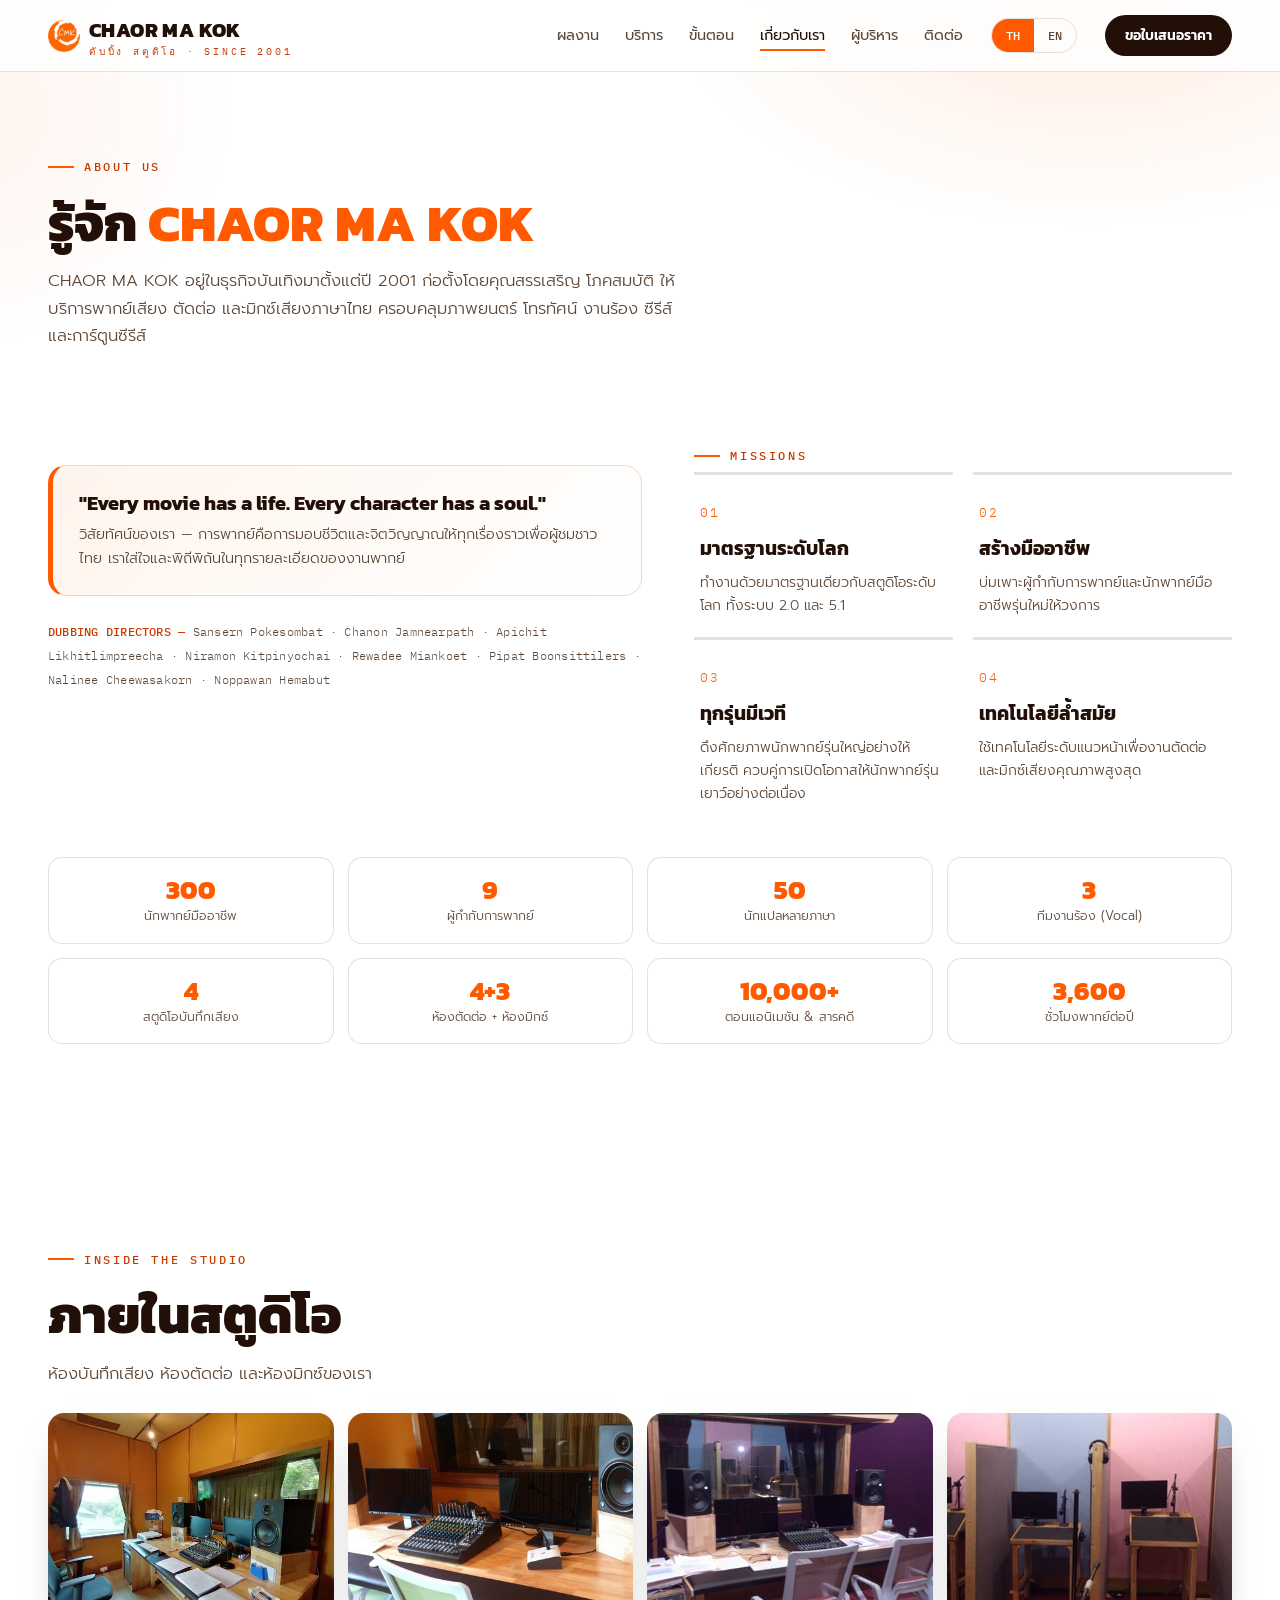
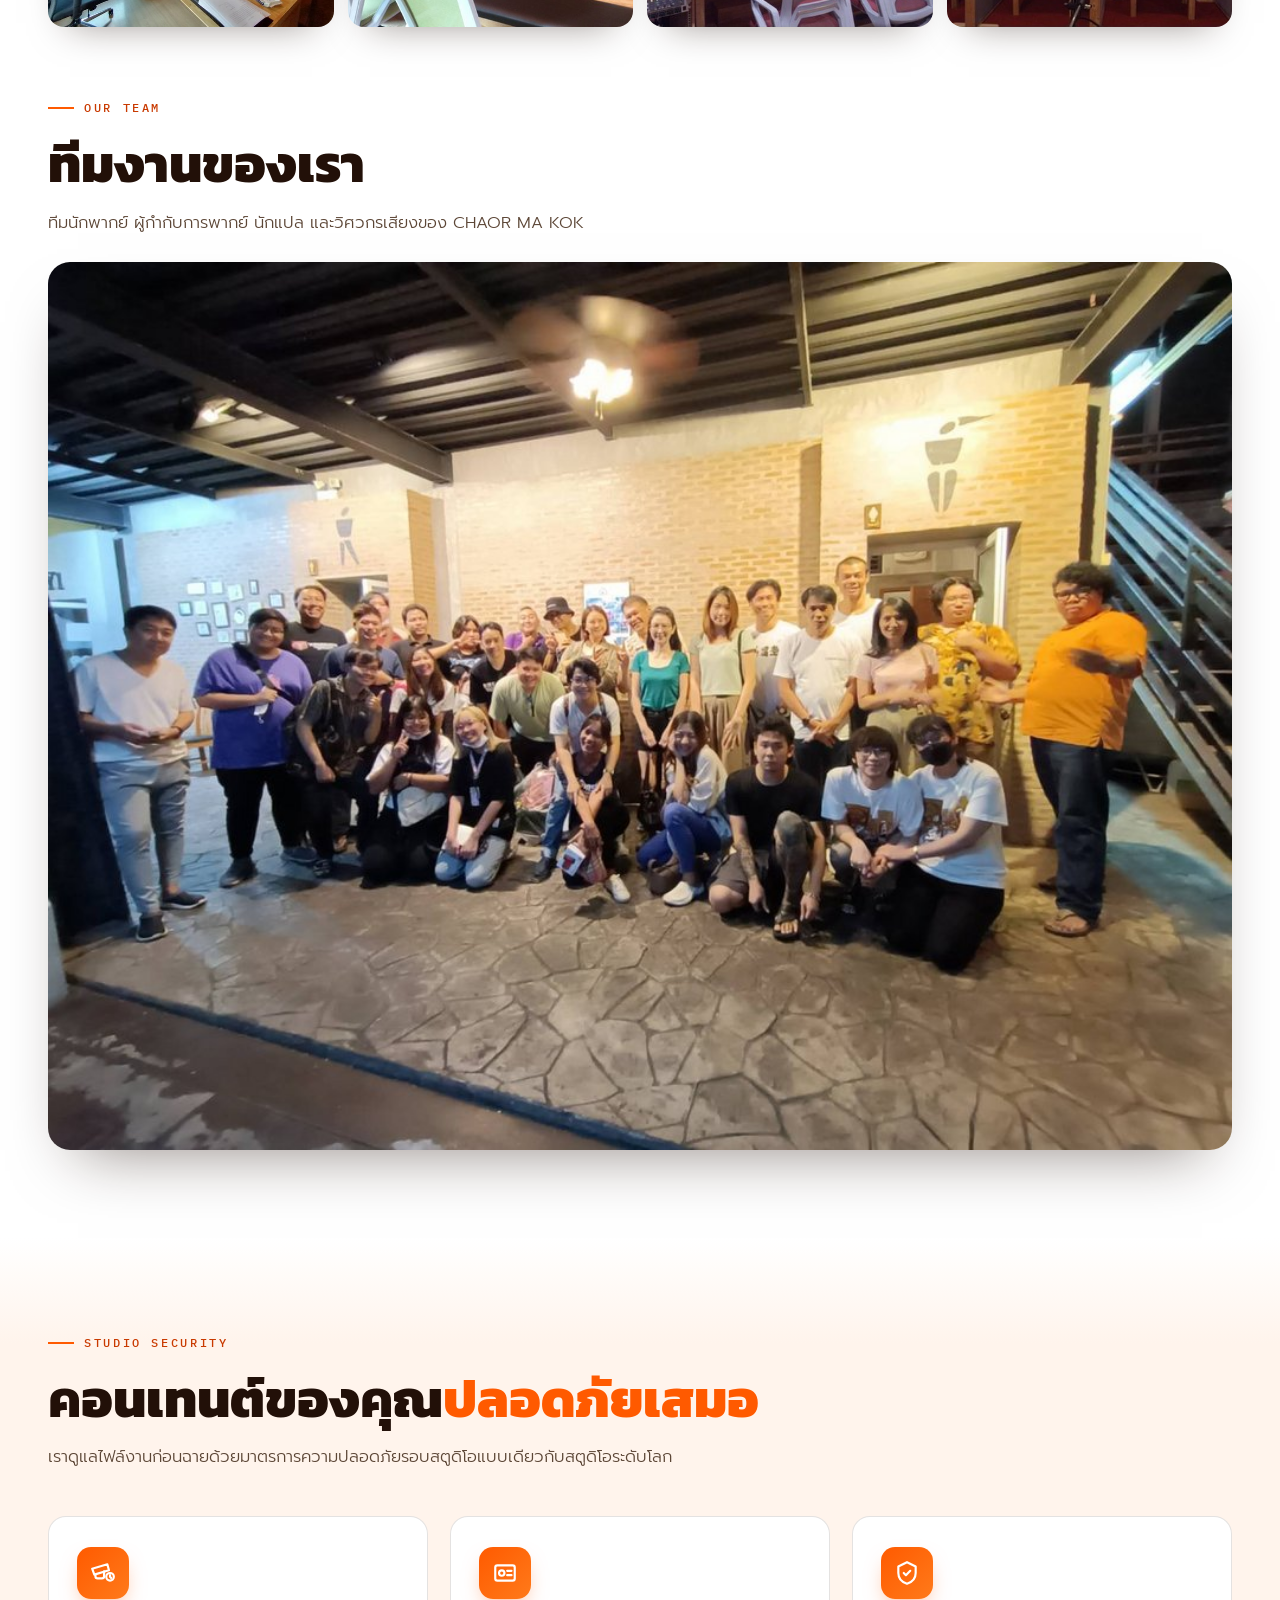
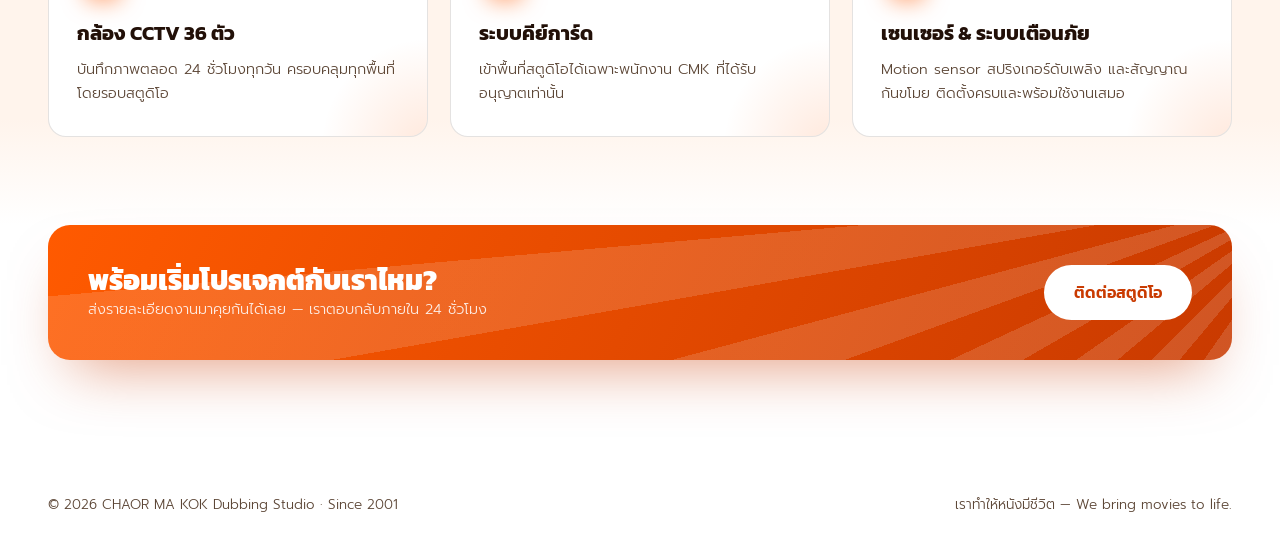
==== about.html @ 3bfe22cc "Fill in the last two posters and rebalance the desktop hero Artwork: - Add posters for the only two " ====
<!DOCTYPE html>
<html lang="th">
<head>
<meta charset="UTF-8">
<meta name="viewport" content="width=device-width, initial-scale=1.0">
<title>เกี่ยวกับเรา — CHAOR MA KOK Dubbing Studio</title>
<meta name="description" content="เรื่องราวของ CHAOR MA KOK ตั้งแต่ปี 2001 — วิสัยทัศน์ พันธกิจ ทีมงาน และความปลอดภัยของสตูดิโอ">
<link rel="preconnect" href="https://fonts.googleapis.com">
<link rel="preconnect" href="https://fonts.gstatic.com" crossorigin>
<link href="https://fonts.googleapis.com/css2?family=Kanit:wght@500;600;700;800;900&family=Prompt:wght@300;400;500;600&family=IBM+Plex+Mono:wght@400;500&display=swap" rel="stylesheet">
<link rel="icon" type="image/png" href="assets/logo.png">
<link rel="apple-touch-icon" href="assets/logo-180.png">
<link rel="canonical" href="https://chaormakok.com/about.html">
<meta property="og:type" content="website">
<meta property="og:site_name" content="CHAOR MA KOK">
<meta property="og:locale" content="th_TH">
<meta property="og:url" content="https://chaormakok.com/about.html">
<meta property="og:title" content="เกี่ยวกับเรา — CHAOR MA KOK Dubbing Studio">
<meta property="og:description" content="เรื่องราวของ CHAOR MA KOK ตั้งแต่ปี 2001 — วิสัยทัศน์ พันธกิจ ทีมงาน และความปลอดภัยของสตูดิโอ">
<meta property="og:image" content="https://chaormakok.com/assets/og-image.jpg">
<meta property="og:image:width" content="1200">
<meta property="og:image:height" content="630">
<meta name="twitter:card" content="summary_large_image">
<meta name="twitter:title" content="เกี่ยวกับเรา — CHAOR MA KOK Dubbing Studio">
<meta name="twitter:description" content="เรื่องราวของ CHAOR MA KOK ตั้งแต่ปี 2001 — วิสัยทัศน์ พันธกิจ ทีมงาน และความปลอดภัยของสตูดิโอ">
<meta name="twitter:image" content="https://chaormakok.com/assets/og-image.jpg">
<link rel="stylesheet" href="site.css?v=20260902">
</head>
<body>
<!-- ================= NAV ================= -->
<nav class="nav">
  <div class="nav-in">
    <a href="index.html" class="brand"><img class="logo" src="assets/logo.png" alt="CHAOR MA KOK logo"><span>CHAOR MA KOK<small data-i18n="brandsub">ดับบิ้ง สตูดิโอ · SINCE 2001</small></span></a>
    <div class="nav-links">
      <a href="works.html" data-i18n="nav.works">ผลงาน</a>
      <a href="index.html#services" data-i18n="nav.services">บริการ</a>
      <a href="index.html#process" data-i18n="nav.process">ขั้นตอน</a>
      <a href="about.html" class="act" data-i18n="nav.about">เกี่ยวกับเรา</a>
      <a href="ceo.html" data-i18n="nav.ceo">ผู้บริหาร</a>
      <a href="index.html#contact" data-i18n="nav.contact">ติดต่อ</a>
    </div>
    <div class="lang" role="group" aria-label="Language">
      <button id="btn-th" class="on" onclick="setLang('th')">TH</button>
      <button id="btn-en" onclick="setLang('en')">EN</button>
    </div>
    <a href="index.html#contact" class="nav-cta" data-i18n="nav.cta">ขอใบเสนอราคา</a>
  </div>
</nav>

<!-- ================= PAGE HEAD ================= -->
<header class="page-head">
  <div class="wrap">
    <span class="eyebrow rv">ABOUT US</span>
    <h2 class="h2 rv d1" data-i18n-html="ab.title">รู้จัก <span class="o">CHAOR MA KOK</span></h2>
    <p class="lead rv d2" data-i18n="ab.story">CHAOR MA KOK อยู่ในธุรกิจบันเทิงมาตั้งแต่ปี 2001 ก่อตั้งโดยคุณสรรเสริญ โภคสมบัติ ให้บริการพากย์เสียง ตัดต่อ และมิกซ์เสียงภาษาไทย ครอบคลุมภาพยนตร์ โทรทัศน์ งานร้อง ซีรีส์ และการ์ตูนซีรีส์</p>
  </div>
</header>

<!-- ================= STORY / MISSIONS ================= -->
<section class="sec" id="about" style="padding-top:64px">
  <div class="wrap">
    <div class="ab-grid">
      <div>
        <div class="vision rv">
          <b data-i18n="ab.vq">"Every movie has a life. Every character has a soul."</b>
          <p data-i18n="ab.vd">วิสัยทัศน์ของเรา — การพากย์คือการมอบชีวิตและจิตวิญญาณให้ทุกเรื่องราวเพื่อผู้ชมชาวไทย เราใส่ใจและพิถีพิถันในทุกรายละเอียดของงานพากย์</p>
        </div>
        <p class="dirs rv d1"><b data-i18n="ab.dirt">DUBBING DIRECTORS —</b> Sansern Pokesombat · Chanon Jamnearpath · Apichit Likhitlimpreecha · Niramon Kitpinyochai · Rewadee Miankoet · Pipat Boonsittilers · Nalinee Cheewasakorn · Noppawan Hemabut</p>
      </div>
      <div>
        <span class="eyebrow rv">MISSIONS</span>
        <div class="steps">
          <div class="step rv"><h3 data-i18n="ab.m1t">มาตรฐานระดับโลก</h3><p data-i18n="ab.m1d">ทำงานด้วยมาตรฐานเดียวกับสตูดิโอระดับโลก ทั้งระบบ 2.0 และ 5.1</p></div>
          <div class="step rv d1"><h3 data-i18n="ab.m2t">สร้างมืออาชีพ</h3><p data-i18n="ab.m2d">บ่มเพาะผู้กำกับการพากย์และนักพากย์มืออาชีพรุ่นใหม่ให้วงการ</p></div>
          <div class="step rv d2"><h3 data-i18n="ab.m3t">ทุกรุ่นมีเวที</h3><p data-i18n="ab.m3d">ดึงศักยภาพนักพากย์รุ่นใหญ่อย่างให้เกียรติ ควบคู่การเปิดโอกาสให้นักพากย์รุ่นเยาว์อย่างต่อเนื่อง</p></div>
          <div class="step rv d3"><h3 data-i18n="ab.m4t">เทคโนโลยีล้ำสมัย</h3><p data-i18n="ab.m4d">ใช้เทคโนโลยีระดับแนวหน้าเพื่องานตัดต่อและมิกซ์เสียงคุณภาพสูงสุด</p></div>
        </div>
      </div>
    </div>
    <div class="nums">
      <div class="num rv"><b>300</b><span data-i18n="ab.n1">นักพากย์มืออาชีพ</span></div>
      <div class="num rv d1"><b>9</b><span data-i18n="ab.n2">ผู้กำกับการพากย์</span></div>
      <div class="num rv d2"><b>50</b><span data-i18n="ab.n3">นักแปลหลายภาษา</span></div>
      <div class="num rv d3"><b>3</b><span data-i18n="ab.n4">ทีมงานร้อง (Vocal)</span></div>
      <div class="num rv"><b>4</b><span data-i18n="ab.n5">สตูดิโอบันทึกเสียง</span></div>
      <div class="num rv d1"><b>4+3</b><span data-i18n="ab.n6">ห้องตัดต่อ + ห้องมิกซ์</span></div>
      <div class="num rv d2"><b>10,000+</b><span data-i18n="ab.n7">ตอนแอนิเมชัน & สารคดี</span></div>
      <div class="num rv d3"><b>3,600</b><span data-i18n="ab.n8">ชั่วโมงพากย์ต่อปี</span></div>
    </div>
  </div>
</section>

<!-- ================= STUDIO + TEAM ================= -->
<section class="sec-slim" id="gallery">
  <div class="wrap">
    <span class="eyebrow rv">INSIDE THE STUDIO</span>
    <h2 class="h2 rv d1" data-i18n="ab.gal.t">ภายในสตูดิโอ</h2>
    <p class="lead rv d2" data-i18n="ab.gal.d">ห้องบันทึกเสียง ห้องตัดต่อ และห้องมิกซ์ของเรา</p>
    <div class="gal rv d2">
      <figure><img src="assets/studio-1.jpg" alt="CHAOR MA KOK recording room"></figure>
      <figure><img src="assets/studio-2.jpg" alt="CHAOR MA KOK mixing desk"></figure>
      <figure><img src="assets/studio-3.jpg" alt="CHAOR MA KOK studio control room"></figure>
      <figure><img src="assets/studio-4.jpg" alt="CHAOR MA KOK dubbing booths"></figure>
    </div>

    <div style="margin-top:64px">
      <span class="eyebrow rv">OUR TEAM</span>
      <h2 class="h2 rv d1" data-i18n="ab.team.t">ทีมงานของเรา</h2>
      <p class="lead rv d2" data-i18n="ab.team.d">ทีมนักพากย์ ผู้กำกับการพากย์ นักแปล และวิศวกรเสียงของ CHAOR MA KOK</p>
      <div class="team-shot rv d2"><img src="assets/team.jpg" alt="The CHAOR MA KOK team"></div>
    </div>
  </div>
</section>

<!-- ================= SECURITY ================= -->
<section class="sec-slim sec-cream" id="security">
  <div class="wrap">
    <span class="eyebrow rv">STUDIO SECURITY</span>
    <h2 class="h2 rv d1" data-i18n-html="sc.title">คอนเทนต์ของคุณ<span class="o">ปลอดภัยเสมอ</span></h2>
    <p class="lead rv d2" data-i18n="sc.sub">เราดูแลไฟล์งานก่อนฉายด้วยมาตรการความปลอดภัยรอบสตูดิโอแบบเดียวกับสตูดิโอระดับโลก</p>
    <div class="sv-grid">
      <div class="sv rv"><div class="ic"><svg viewBox="0 0 24 24" fill="none" stroke="currentColor" stroke-width="2" stroke-linecap="round" stroke-linejoin="round"><path d="M2 8l14-4 1.5 5.5L4 13.5z"/><path d="M13 10.5V15a2 2 0 0 1-2 2H7a2 2 0 0 1-2-2v-1"/><circle cx="18.5" cy="15.5" r="3.5"/><path d="M18.5 14v1.5l1 1"/></svg></div><h3 data-i18n="sc1.t">กล้อง CCTV 36 ตัว</h3><p data-i18n="sc1.d">บันทึกภาพตลอด 24 ชั่วโมงทุกวัน ครอบคลุมทุกพื้นที่โดยรอบสตูดิโอ</p></div>
      <div class="sv rv d1"><div class="ic"><svg viewBox="0 0 24 24" fill="none" stroke="currentColor" stroke-width="2" stroke-linecap="round" stroke-linejoin="round"><rect x="3" y="5" width="18" height="14" rx="2"/><circle cx="9" cy="12" r="2.5"/><path d="M14 10h4M14 14h4"/></svg></div><h3 data-i18n="sc2.t">ระบบคีย์การ์ด</h3><p data-i18n="sc2.d">เข้าพื้นที่สตูดิโอได้เฉพาะพนักงาน CMK ที่ได้รับอนุญาตเท่านั้น</p></div>
      <div class="sv rv d2"><div class="ic"><svg viewBox="0 0 24 24" fill="none" stroke="currentColor" stroke-width="2" stroke-linecap="round" stroke-linejoin="round"><path d="M12 2l8 4v6c0 5-3.5 8.5-8 10-4.5-1.5-8-5-8-10V6z"/><path d="M9 12l2 2 4-4"/></svg></div><h3 data-i18n="sc3.t">เซนเซอร์ & ระบบเตือนภัย</h3><p data-i18n="sc3.d">Motion sensor สปริงเกอร์ดับเพลิง และสัญญาณกันขโมย ติดตั้งครบและพร้อมใช้งานเสมอ</p></div>
    </div>
  </div>
</section>

<!-- ================= CTA ================= -->
<section>
  <div class="wrap">
    <div class="cta-band rv">
      <div>
        <h3 data-i18n="cta.t">พร้อมเริ่มโปรเจกต์กับเราไหม?</h3>
        <p data-i18n="cta.d">ส่งรายละเอียดงานมาคุยกันได้เลย — เราตอบกลับภายใน 24 ชั่วโมง</p>
      </div>
      <a class="btn btn-white" href="index.html#contact" data-i18n="cta.btn">ติดต่อสตูดิโอ</a>
    </div>
  </div>
</section>

<footer class="footer">
  <div class="wrap">
    <span>© 2026 CHAOR MA KOK Dubbing Studio · Since 2001</span>
    <span data-i18n="ft">เราทำให้หนังมีชีวิต — We bring movies to life.</span>
  </div>
</footer>

<!-- ================= WORK MODAL ================= -->
<div class="md" id="workModal" role="dialog" aria-modal="true" aria-labelledby="mdTitle" hidden>
  <div class="md-backdrop"></div>
  <div class="md-card">
    <button class="md-close" type="button" aria-label="Close"><svg viewBox="0 0 24 24"><path d="M6 6l12 12M18 6L6 18"/></svg></button>
    <div class="md-art"></div>
    <div>
      <span class="md-badge"></span>
      <h3 class="md-title" id="mdTitle"></h3>
      <div class="md-note"></div>
      <div class="md-rows"></div>
    </div>
  </div>
</div>

<script src="site.js?v=20260902"></script>
</body>
</html>
---- site.css ----
/* CHAOR MA KOK — shared styles */
:root{
  --orange:#FF5A00;
  --orange-hot:#FF7A1A;
  --orange-deep:#C93A00;
  --ink:#221008;
  --ink-soft:#5C4636;
  --paper:#FFFFFF;
  --cream:#FFF4EC;
  --line:rgba(34,16,8,.12);
  --display:'Kanit',sans-serif;
  --body:'Prompt',sans-serif;
  --mono:'IBM Plex Mono',monospace;
  --r:18px;
}
*{margin:0;padding:0;box-sizing:border-box}
html{scroll-behavior:smooth}
body{
  font-family:var(--body);
  font-weight:300;
  color:var(--ink);
  background:var(--paper);
  overflow-x:hidden;
  line-height:1.65;
}
::selection{background:var(--orange);color:#fff}
a{color:inherit;text-decoration:none}
img{max-width:100%}
:focus-visible{outline:3px solid var(--orange);outline-offset:3px;border-radius:4px}

.wrap{max-width:1440px;margin:0 auto;padding:0 32px}
.eyebrow{
  font-family:var(--mono);font-size:12px;font-weight:500;
  letter-spacing:.22em;text-transform:uppercase;color:var(--orange-deep);
  display:inline-flex;align-items:center;gap:10px;
}
.eyebrow::before{content:"";width:26px;height:2px;background:var(--orange)}
.h2{
  font-family:var(--display);font-weight:800;
  font-size:clamp(30px,4.4vw,52px);line-height:1.12;letter-spacing:-.01em;
  margin:14px 0 12px;
}
.h2 .o{color:var(--orange)}
.lead{max-width:640px;color:var(--ink-soft);font-size:16.5px}

/* ---------- Thai display typography ----------
   Latin display type is tracked tight (negative letter-spacing) with snug
   leading; Thai has stacked vowels/tone marks that need normal tracking and
   more line-height, so relax both only while the page is in Thai. */
html[lang="th"] .hero h1{letter-spacing:normal;line-height:1.3}
html[lang="th"] .h2{letter-spacing:normal;line-height:1.24}
html[lang="th"] .hero h1 .o{white-space:normal}

/* ---------- reveal on scroll ---------- */
.rv{opacity:0;transform:translateY(26px);transition:opacity .7s ease,transform .7s cubic-bezier(.2,.7,.2,1)}
.rv.in{opacity:1;transform:none}
.rv.d1{transition-delay:.08s}.rv.d2{transition-delay:.16s}.rv.d3{transition-delay:.24s}
.rv.d4{transition-delay:.32s}.rv.d5{transition-delay:.4s}

/* ---------- nav ---------- */
.nav{
  position:fixed;inset:0 0 auto 0;z-index:50;
  background:rgba(255,255,255,.82);backdrop-filter:blur(14px);
  border-bottom:1px solid var(--line);
}
.nav-in{max-width:1440px;margin:0 auto;padding:14px 32px;display:flex;align-items:center;gap:28px}
.brand{font-family:var(--display);font-weight:800;font-size:20px;letter-spacing:.02em;display:flex;align-items:center;gap:9px}
.brand .logo{width:32px;height:32px;flex:none;display:block;transition:transform .3s cubic-bezier(.2,.7,.2,1)}
.brand:hover .logo{transform:rotate(-8deg) scale(1.06)}
.brand small{font-family:var(--mono);font-weight:400;font-size:10px;letter-spacing:.28em;color:var(--orange-deep);display:block;line-height:1}
.nav-links{display:flex;gap:26px;margin-left:auto;font-weight:400;font-size:14.5px}
.nav-links a{position:relative;padding:4px 0;color:var(--ink-soft)}
.nav-links a::after{content:"";position:absolute;left:0;bottom:0;width:0;height:2px;background:var(--orange);transition:width .25s}
.nav-links a:hover{color:var(--ink)}
.nav-links a:hover::after{width:100%}
.nav-links a.act{color:var(--ink)}
.nav-links a.act::after{width:100%}
.lang{
  display:flex;border:1.5px solid var(--line);border-radius:99px;overflow:hidden;
  font-family:var(--mono);font-size:12px;font-weight:500;
}
.lang button{
  border:0;background:transparent;padding:7px 14px;cursor:pointer;
  font:inherit;color:var(--ink-soft);transition:.25s;
}
.lang button.on{background:var(--orange);color:#fff}
.nav-cta{
  background:var(--ink);color:#fff;font-family:var(--display);font-weight:600;
  font-size:14px;padding:9px 20px;border-radius:99px;transition:.25s;
}
.nav-cta:hover{background:var(--orange)}

/* ---------- hero ---------- */
.hero{
  position:relative;min-height:100svh;display:flex;align-items:center;
  padding:96px 0 90px;overflow:hidden;
  background:
    radial-gradient(900px 500px at 85% 8%,rgba(255,122,26,.14),transparent 60%),
    radial-gradient(700px 600px at -5% 100%,rgba(255,90,0,.10),transparent 60%),
    var(--paper);
}
.hero-grid{display:grid;grid-template-columns:1.02fr .98fr;gap:24px;align-items:center;width:100%}
.hero-grid>div:first-child{position:relative;z-index:2}
.hero h1{
  font-family:var(--display);font-weight:900;
  font-size:clamp(40px,5.6vw,86px);line-height:1.08;letter-spacing:-.015em;
}
.hero h1 .o{color:var(--orange);position:relative;white-space:nowrap}
.hero h1 .o::after{
  content:"";position:absolute;left:0;right:0;bottom:6px;height:.18em;
  background:linear-gradient(90deg,var(--orange),var(--orange-hot));
  z-index:-1;opacity:.25;border-radius:4px;
}
.hero .lead{margin:20px 0 30px}
/* On wide screens the rotating drum swings ~50-65px behind the headline and the
   lead, so the copy lands on busy poster art. A paper-coloured halo separates
   the glyphs there; over the plain hero background it is invisible. */
.hero h1,.hero .lead{
  text-shadow:0 0 7px var(--paper),0 0 15px var(--paper),0 0 26px var(--paper);
}
.cta-row{display:flex;gap:14px;flex-wrap:wrap}
.btn{
  font-family:var(--display);font-weight:600;font-size:16px;
  padding:14px 30px;border-radius:99px;display:inline-flex;align-items:center;gap:10px;
  transition:transform .2s,box-shadow .2s,background .2s;cursor:pointer;border:0;
}
.btn-fill{background:linear-gradient(115deg,var(--orange),var(--orange-hot));color:#fff;box-shadow:0 12px 30px -10px rgba(255,90,0,.55)}
.btn-fill:hover{transform:translateY(-3px);box-shadow:0 18px 36px -10px rgba(255,90,0,.6)}
.btn-line{border:2px solid var(--ink);color:var(--ink);background:transparent}
.btn-line:hover{background:var(--ink);color:#fff;transform:translateY(-3px)}
.stats{display:flex;gap:38px;margin-top:44px;flex-wrap:wrap}
.stat b{font-family:var(--display);font-weight:800;font-size:32px;color:var(--orange);display:block;line-height:1}
.stat span{font-size:13px;color:var(--ink-soft)}

/* --- 3D poster drum --- */
.stage{
  position:relative;z-index:1;height:560px;perspective:1400px;perspective-origin:50% 42%;
  /* card size scales with the screen: 190px until ~1520, 240px from 1920 up.
     --drum-shift slides the whole drum right as it grows, so the wider ring
     clears the headline and the lead instead of swinging over them. */
  --drum-w:clamp(165px,calc(8.83vw + 52px),220px);
  --drum-h:calc(var(--drum-w)*1.48);
  --drum-shift:clamp(0px,10.4vw - 150px,50px);
  margin-left:var(--drum-shift);margin-right:calc(var(--drum-shift)*-1);
}
.ring{
  position:absolute;inset:0;margin:auto;width:var(--drum-w);height:var(--drum-h);
  transform-style:preserve-3d;
  animation:spin 46s linear infinite;
}
.stage:hover .ring{animation-play-state:paused}
@keyframes spin{from{transform:rotateX(-9deg) rotateY(0)}to{transform:rotateX(-9deg) rotateY(360deg)}}
.ring .card3d{
  position:absolute;inset:0;border-radius:10px;overflow:hidden;
  box-shadow:0 24px 50px -18px rgba(34,16,8,.45);
}
.floor{
  position:absolute;left:50%;top:76%;width:calc(var(--drum-w)*3);height:calc(var(--drum-w)*.7);transform:translateX(-50%);
  background:radial-gradient(50% 50% at 50% 50%,rgba(255,90,0,.28),transparent 70%);
  filter:blur(8px);
}
.stage .hint{
  position:absolute;left:50%;bottom:-6px;transform:translateX(-50%);
  font-family:var(--mono);font-size:11px;letter-spacing:.2em;color:var(--ink-soft);
  text-transform:uppercase;white-space:nowrap;
}

/* --- equalizer wave --- */
.wave{position:absolute;left:0;right:0;bottom:0;height:64px;display:flex;align-items:flex-end;gap:5px;padding:0 6vw;opacity:.9}
.wave i{
  flex:1;background:linear-gradient(180deg,var(--orange-hot),var(--orange));
  border-radius:4px 4px 0 0;height:100%;
  transform-origin:bottom;animation:eq 1.3s ease-in-out infinite;
}
@keyframes eq{0%,100%{transform:scaleY(.14)}50%{transform:scaleY(var(--h,.7))}}

/* ---------- poster look (shared by drum + marquee) ---------- */
.poster{
  position:relative;background:#160a04;color:#fff;overflow:hidden;
  display:flex;flex-direction:column;justify-content:flex-end;
  aspect-ratio:2/3;border-radius:10px;isolation:isolate;
  /* rendered as a <button> so every title is keyboard-openable */
  border:0;padding:0;margin:0;font:inherit;text-align:left;
  cursor:pointer;-webkit-appearance:none;appearance:none;width:100%;
}
.poster:hover .tt b{color:var(--orange-hot)}
.poster::after{
  content:"";position:absolute;inset:0;z-index:1;
  background:linear-gradient(180deg,transparent 34%,rgba(12,5,2,.86) 82%);
}
.poster .art{position:absolute;inset:0}
.poster img.ph{position:absolute;inset:0;width:100%;height:100%;object-fit:cover;display:block}
.poster .tag{
  position:absolute;top:10px;left:10px;z-index:2;
  font-family:var(--mono);font-size:9px;letter-spacing:.18em;text-transform:uppercase;
  background:rgba(255,90,0,.92);padding:4px 8px;border-radius:99px;
}
.poster .tt{position:relative;z-index:2;padding:14px 14px 12px}
.poster .tt b{font-family:var(--display);font-weight:800;font-size:15px;line-height:1.25;display:block;letter-spacing:.01em;transition:color .25s}
.poster .tt i{
  display:block;margin-top:3px;font-style:normal;
  font-family:var(--mono);font-size:9.5px;letter-spacing:.16em;color:rgba(255,244,236,.66);
}
/* titles whose artwork hasn't been supplied yet — typographic card */
.poster.noimg{justify-content:center;text-align:center}
.poster.noimg::after{background:linear-gradient(180deg,rgba(12,5,2,.28),rgba(12,5,2,.72))}
.poster.noimg .tt{padding:16px 14px}
.poster.noimg .tt b{font-size:17px;line-height:1.3;text-wrap:balance}
.poster .mk{
  position:absolute;top:10px;right:10px;z-index:2;width:20px;height:20px;border-radius:50%;
  border:2px solid rgba(255,255,255,.65);
  display:grid;place-items:center;font-family:var(--display);font-size:9px;font-weight:800;
}
/* art variations — duotone orange/dark (fallback when no poster image) */
.art.rays{background:repeating-conic-gradient(from -90deg at 50% 118%,var(--orange) 0 7deg,#200d04 7deg 14deg)}
.art.dots{background:radial-gradient(circle at 50% 30%,rgba(255,122,26,.5),transparent 55%),radial-gradient(rgba(255,90,0,.95) 1.6px,transparent 2.2px);background-size:100% 100%,15px 15px}
.art.split{background:linear-gradient(118deg,var(--orange) 0 46%,#1c0b03 46.3%)}
.art.sun{background:radial-gradient(circle at 50% 34%,var(--orange-hot) 0 26%,transparent 27%),radial-gradient(circle at 50% 34%,rgba(255,90,0,.35) 0 40%,transparent 41%),linear-gradient(180deg,#2a1206,#120702)}
.art.stripes{background:repeating-linear-gradient(52deg,var(--orange) 0 14px,#1e0c04 14px 34px)}
.art.grid{background:linear-gradient(rgba(255,90,0,.55) 1px,transparent 1px),linear-gradient(90deg,rgba(255,90,0,.55) 1px,transparent 1px),linear-gradient(200deg,#331507,#140803);background-size:26px 26px,26px 26px,100% 100%}
.art.wavez{background:repeating-radial-gradient(circle at 50% 120%,var(--orange) 0 10px,#1d0c04 10px 26px)}
.art.eclipse{background:radial-gradient(circle at 70% 26%,#160a04 0 20%,var(--orange) 21% 34%,#160a04 35%),linear-gradient(#160a04,#160a04)}

/* ---------- sections ---------- */
.sec{padding:110px 0}
.sec-slim{padding:88px 0}
.sec-cream{background:linear-gradient(180deg,var(--paper),var(--cream) 18% 82%,var(--paper))}
.first{padding-top:150px}

/* ---------- page head (sub pages) ---------- */
.page-head{
  padding:150px 0 26px;
  background:
    radial-gradient(700px 380px at 85% 0%,rgba(255,122,26,.14),transparent 60%),
    radial-gradient(500px 400px at -5% 30%,rgba(255,90,0,.08),transparent 60%),
    var(--paper);
}

/* ---------- services ---------- */
.sv-grid{display:grid;grid-template-columns:repeat(3,1fr);gap:22px;margin-top:46px}
.sv{
  background:var(--paper);border:1px solid var(--line);border-radius:var(--r);
  padding:30px 28px;position:relative;overflow:hidden;
  transition:transform .3s cubic-bezier(.2,.7,.2,1),box-shadow .3s,border-color .3s;
}
.sv:hover{transform:translateY(-8px);box-shadow:0 26px 48px -22px rgba(255,90,0,.35);border-color:rgba(255,90,0,.45)}
.sv::before{
  content:"";position:absolute;inset:auto -30% -55% auto;width:220px;height:220px;border-radius:50%;
  background:radial-gradient(circle,rgba(255,90,0,.14),transparent 70%);
  transition:transform .4s;
}
.sv:hover::before{transform:scale(1.5)}
.sv .ic{
  width:52px;height:52px;border-radius:14px;display:grid;place-items:center;
  background:linear-gradient(135deg,var(--orange),var(--orange-hot));color:#fff;
  box-shadow:0 10px 22px -8px rgba(255,90,0,.55);margin-bottom:18px;
}
.sv .ic svg{width:26px;height:26px}
.sv h3{font-family:var(--display);font-weight:700;font-size:20px;margin-bottom:8px}
.sv p{font-size:14.5px;color:var(--ink-soft)}

/* ---------- works / marquee ---------- */
.works{padding:110px 0;background:#170a04;color:#fff;position:relative;overflow:hidden}
.works .eyebrow{color:var(--orange-hot)}
.works .lead{color:rgba(255,244,236,.68)}
.works::before{
  content:"";position:absolute;inset:0;pointer-events:none;
  background:radial-gradient(800px 400px at 50% -10%,rgba(255,90,0,.22),transparent 65%);
}
.m-track{display:flex;gap:18px;width:max-content;padding:9px 0}
.m-row{overflow:hidden;margin:0 -32px;-webkit-mask:linear-gradient(90deg,transparent,#000 7% 93%,transparent);mask:linear-gradient(90deg,transparent,#000 7% 93%,transparent)}
.m-row:first-of-type{margin-top:48px}
.m-label{
  display:inline-block;margin:34px 0 12px;
  font-family:var(--mono);font-size:11px;font-weight:500;letter-spacing:.24em;text-transform:uppercase;
  color:var(--orange-hot);border-left:3px solid var(--orange);padding-left:11px;
}
.m1 .m-track{animation:mq 52s linear infinite}
.m2 .m-track{animation:mq2 58s linear infinite}
@keyframes mq{to{transform:translateX(-50%)}}
@keyframes mq2{from{transform:translateX(-50%)}to{transform:translateX(0)}}
.m-row:hover .m-track{animation-play-state:paused}
.m-track .poster{width:188px;flex:none;transition:transform .3s}
.m-track .poster:hover{transform:scale(1.06) rotate(-1.2deg);z-index:3}
.works .note{margin-top:34px;font-family:var(--mono);font-size:11px;letter-spacing:.1em;color:rgba(255,244,236,.45)}

/* ---------- process steps / missions ---------- */
.steps{display:grid;grid-template-columns:repeat(4,1fr);gap:20px;margin-top:48px;counter-reset:st}
.step{position:relative;border-top:3px solid var(--line);padding:24px 6px 0;transition:border-color .3s}
.step:hover{border-color:var(--orange)}
.step::before{
  counter-increment:st;content:"0" counter(st);
  font-family:var(--mono);font-size:13px;color:var(--orange);letter-spacing:.15em;
}
.step h3{font-family:var(--display);font-weight:700;font-size:19px;margin:8px 0 6px}
.step p{font-size:14px;color:var(--ink-soft)}

/* ---------- preview bands (condensed About / CEO on the home page) ---------- */
.pv{padding:98px 0;position:relative;overflow:hidden}
.pv::after{
  content:"";position:absolute;inset:auto auto -40% -12%;width:520px;height:520px;border-radius:50%;
  background:radial-gradient(circle,rgba(255,90,0,.09),transparent 68%);pointer-events:none;
}
.pv-in{display:grid;grid-template-columns:1.02fr .98fr;gap:62px;align-items:center;position:relative}
.pv-media{order:2}
.pv.alt .pv-media{order:-1}
.pv-body .lead{margin-top:4px}
.pv-cta{margin-top:28px;display:inline-flex;align-items:center;gap:10px}
.pv-cta svg{width:17px;height:17px;fill:none;stroke:currentColor;stroke-width:2.4;stroke-linecap:round;stroke-linejoin:round;transition:transform .3s}
.pv-cta:hover svg{transform:translateX(4px)}

/* about band — vision + highlight tiles */
.pv-panel{display:grid;grid-template-columns:1fr 1fr;gap:14px}
.pv-quote{
  grid-column:1/-1;background:linear-gradient(135deg,#fff,var(--cream));
  border:1px solid rgba(255,90,0,.24);border-left:5px solid var(--orange);
  border-radius:var(--r);padding:24px 26px;box-shadow:0 22px 44px -30px rgba(255,90,0,.5);
}
.pv-quote b{font-family:var(--display);font-weight:700;font-size:19px;line-height:1.4;display:block}
.pv-quote span{font-size:13.5px;color:var(--ink-soft);display:block;margin-top:7px;line-height:1.65}

/* ceo band — layered cutout composition
   Layers (back to front): sound rings → name wordmark → orange disc → figure.
   The figure PNG is exported head-centred, so plain centring lines the head up
   with the disc; it deliberately breaks out above the disc and beyond its sides. */
.cx-stage{position:relative;width:100%;max-width:460px;aspect-ratio:1/1;margin:0 auto}
.cx-stage>*{position:absolute}

.cx-ring{
  left:50%;aspect-ratio:1/1;border-radius:50%;
  border:1.5px solid rgba(255,90,0,.26);z-index:0;
  animation:cxpulse 4.4s ease-in-out infinite;
}
.cx-ring.r1{width:80%;margin-left:-40%;bottom:-2%}
.cx-ring.r2{width:96%;margin-left:-48%;bottom:-10%;border-color:rgba(255,90,0,.18);animation-delay:.6s}
.cx-ring.r3{width:112%;margin-left:-56%;bottom:-18%;border-color:rgba(255,90,0,.11);animation-delay:1.2s}
@keyframes cxpulse{0%,100%{transform:scale(1);opacity:1}50%{transform:scale(1.045);opacity:.45}}

.cx-word{
  left:0;right:0;top:6%;text-align:center;z-index:0;
  font-family:var(--display);font-weight:900;font-size:clamp(54px,9.5vw,108px);
  line-height:1;letter-spacing:-.04em;white-space:nowrap;
  color:rgba(255,90,0,.09);-webkit-text-stroke:2px rgba(255,90,0,.3);
  user-select:none;pointer-events:none;
}

.cx-disc{
  left:50%;width:64%;margin-left:-32%;bottom:6%;aspect-ratio:1/1;border-radius:50%;z-index:1;
  background:radial-gradient(circle at 50% 32%,var(--orange-hot),var(--orange) 58%,var(--orange-deep));
  box-shadow:0 40px 80px -28px rgba(201,58,0,.62);
}

.cx-fig{
  left:50%;width:100%;margin-left:-50%;bottom:2%;z-index:2;display:block;
  filter:drop-shadow(0 26px 34px rgba(34,16,8,.34));
}
.cx-stage .ceo-badge{z-index:3;right:2%;bottom:12%}
.pv-facts{display:flex;gap:26px;flex-wrap:wrap;margin-top:22px}
.pv-facts div{display:flex;flex-direction:column}
.pv-facts b{font-family:var(--display);font-weight:800;font-size:27px;color:var(--orange);line-height:1.05}
.pv-facts span{font-size:12.5px;color:var(--ink-soft);margin-top:2px}

/* ---------- contact ---------- */
.contact{padding:110px 0 90px;position:relative;overflow:hidden;
  background:linear-gradient(160deg,var(--orange) 0%,var(--orange-deep) 100%);color:#fff}
.contact::before{
  content:"";position:absolute;inset:0;opacity:.16;pointer-events:none;
  background:repeating-conic-gradient(from -90deg at 110% -20%,#fff 0 5deg,transparent 5deg 10deg);
}
.ct-grid{display:grid;grid-template-columns:1.05fr .95fr;gap:56px;align-items:start;position:relative}
.contact .eyebrow{color:#fff}.contact .eyebrow::before{background:#fff}
.contact .h2{color:#fff}
.contact .lead{color:rgba(255,255,255,.85)}
.ct-card{
  background:rgba(255,255,255,.98);color:var(--ink);border-radius:22px;padding:36px;
  box-shadow:0 40px 80px -30px rgba(60,15,0,.5);
}
.ct-row{display:flex;gap:16px;padding:16px 0;border-bottom:1px dashed var(--line);align-items:flex-start}
.ct-row:last-child{border:0}
.ct-row .ic{width:44px;height:44px;flex:none;border-radius:12px;background:var(--cream);display:grid;place-items:center;color:var(--orange-deep)}
.ct-row .ic svg{width:22px;height:22px}
.ct-row b{font-family:var(--display);font-weight:600;font-size:15px;display:block}
.ct-row p,.ct-row a{font-size:14.5px;color:var(--ink-soft)}
.ct-row a:hover{color:var(--orange-deep)}
.ct-map{font-family:var(--mono);font-size:11px;letter-spacing:.12em;text-transform:uppercase;color:var(--orange-deep);display:inline-block;margin-top:4px}
.socials{display:flex;gap:8px;flex-wrap:wrap;margin-top:6px}
.socials a{
  display:inline-flex;align-items:center;gap:7px;font-size:13px;
  border:1.5px solid var(--line);border-radius:99px;padding:6px 14px;transition:.25s;
}
.socials a svg{width:15px;height:15px;flex:none}
.socials a:hover{border-color:var(--orange);color:var(--orange-deep);background:var(--cream)}
.ct-actions{display:flex;gap:12px;margin-top:22px;flex-wrap:wrap}
.btn-white{background:#fff;color:var(--orange-deep)}
.btn-white:hover{transform:translateY(-3px);box-shadow:0 14px 30px -10px rgba(60,15,0,.4)}
.btn-ghost{border:2px solid rgba(255,255,255,.8);color:#fff;background:transparent}
.btn-ghost:hover{background:#fff;color:var(--orange-deep);transform:translateY(-3px)}
.contact .wave{position:static;height:52px;margin-top:40px;padding:0;opacity:.55}
.contact .wave i{background:#fff}

/* ---------- CTA band (sub pages) ---------- */
.cta-band{
  margin:0 0 100px;border-radius:22px;color:#fff;position:relative;overflow:hidden;
  background:linear-gradient(115deg,var(--orange),var(--orange-deep));
  padding:38px 40px;display:flex;align-items:center;gap:26px;flex-wrap:wrap;
  box-shadow:0 30px 60px -25px rgba(201,58,0,.5);
}
.cta-band::before{
  content:"";position:absolute;inset:0;opacity:.14;pointer-events:none;
  background:repeating-conic-gradient(from -90deg at 108% -30%,#fff 0 5deg,transparent 5deg 10deg);
}
.cta-band h3{font-family:var(--display);font-weight:800;font-size:clamp(20px,2.6vw,28px);line-height:1.25}
.cta-band p{color:rgba(255,255,255,.88);font-size:14.5px}
.cta-band .btn{margin-left:auto;flex:none;position:relative}

/* ---------- footer ---------- */
.footer{padding:34px 0;font-size:13.5px;color:var(--ink-soft)}
.footer .wrap{display:flex;justify-content:space-between;gap:14px;flex-wrap:wrap;align-items:center}

/* ---------- about ---------- */
.ab-grid{display:grid;grid-template-columns:1.05fr .95fr;gap:52px;align-items:start}
.vision{background:linear-gradient(135deg,var(--cream),#fff);border:1px solid rgba(255,90,0,.22);border-left:5px solid var(--orange);border-radius:var(--r);padding:24px 26px;margin-top:26px}
.vision b{font-family:var(--display);font-size:20px;font-weight:700;display:block;margin-bottom:6px;line-height:1.35}
.vision p{color:var(--ink-soft);font-size:14.5px}
.ab-grid .steps{grid-template-columns:1fr 1fr;margin-top:6px}
.nums{display:grid;grid-template-columns:repeat(4,1fr);gap:14px;margin-top:52px}
.num{border:1px solid var(--line);border-radius:14px;padding:18px 12px;text-align:center;background:#fff;transition:transform .3s,border-color .3s}
.num:hover{border-color:rgba(255,90,0,.5);transform:translateY(-4px)}
.num b{font-family:var(--display);font-weight:800;font-size:26px;color:var(--orange);display:block;line-height:1.05;margin-bottom:4px}
.num span{font-size:12.5px;color:var(--ink-soft);line-height:1.4;display:block}
.dirs{margin-top:24px;font-family:var(--mono);font-size:11.5px;line-height:2.1;letter-spacing:.02em;color:var(--ink-soft)}
.dirs b{color:var(--orange-deep);font-weight:500}

/* ---------- special projects carousel ---------- */
.sp-head{margin-top:64px;display:flex;align-items:flex-end;gap:20px;flex-wrap:wrap}
.sp-head .h2{margin-bottom:0}
.sp-nav{margin-left:auto;display:flex;align-items:center;gap:10px}
.sp-arrow{
  width:42px;height:42px;border-radius:50%;flex:none;cursor:pointer;
  background:rgba(255,255,255,.06);border:1.5px solid rgba(255,122,26,.45);color:var(--orange-hot);
  display:grid;place-items:center;transition:background .25s,color .25s,transform .25s;
}
.sp-arrow svg{width:17px;height:17px;fill:none;stroke:currentColor;stroke-width:2.4;stroke-linecap:round;stroke-linejoin:round}
.sp-arrow:hover{background:var(--orange);border-color:var(--orange);color:#fff;transform:scale(1.06)}
.sp-dots{display:flex;gap:8px;margin-left:4px}
.sp-dot{width:9px;height:9px;border-radius:50%;border:0;padding:0;cursor:pointer;background:rgba(255,255,255,.28);transition:.25s}
.sp-dot.on{background:var(--orange);width:24px;border-radius:99px}

.sp-viewport{overflow:hidden;margin-top:22px;border-radius:22px}
.sp-track{display:flex;transition:transform .55s cubic-bezier(.2,.7,.2,1)}
.sp-slide{
  min-width:100%;box-sizing:border-box;
  background:linear-gradient(135deg,#241109,#2f1406 55%,#3d1c08);
  border:1px solid rgba(255,122,26,.3);border-radius:22px;padding:34px;
  display:grid;grid-template-columns:270px 1fr;gap:36px;align-items:center;position:relative;overflow:hidden;
}
.sp-slide::before{content:"";position:absolute;inset:auto -12% -50% auto;width:420px;height:420px;border-radius:50%;background:radial-gradient(circle,rgba(255,90,0,.2),transparent 70%);pointer-events:none}
.sp-poster{border-radius:14px;overflow:hidden;box-shadow:0 30px 60px -18px rgba(0,0,0,.65);position:relative}
.sp-poster img{display:block;width:100%}
.sp-slide h3{font-family:var(--display);font-weight:800;font-size:clamp(22px,2.6vw,30px);margin:10px 0 8px;color:#fff}
.sp-slide .sp-sub{color:rgba(255,244,236,.72);font-size:14.5px;max-width:560px}

/* ---------- filmography grids ---------- */
.wk-group{margin-top:52px}
.wk-group h3{
  font-family:var(--display);font-weight:700;font-size:20px;margin-bottom:4px;
  display:flex;align-items:center;gap:12px;
}
.wk-group h3 .n{font-family:var(--mono);font-size:11px;font-weight:500;letter-spacing:.14em;color:var(--orange);
  border:1px solid rgba(255,90,0,.4);border-radius:99px;padding:3px 10px}
.wk-grid{display:grid;grid-template-columns:repeat(auto-fill,minmax(146px,1fr));gap:16px;margin-top:18px}
.wk-grid .poster{transition:transform .3s cubic-bezier(.2,.7,.2,1),box-shadow .3s}
.wk-grid .poster:hover{transform:translateY(-6px);box-shadow:0 24px 44px -20px rgba(0,0,0,.6);z-index:2}
.works .wk-group h3{color:#fff}
.wk-more{
  margin-top:44px;display:inline-flex;align-items:center;gap:10px;
  font-family:var(--display);font-weight:600;font-size:15px;color:var(--orange-hot);
}
.wk-more svg{width:16px;height:16px;fill:none;stroke:currentColor;stroke-width:2.4;stroke-linecap:round;stroke-linejoin:round;transition:transform .3s}
.wk-more:hover svg{transform:translateX(4px)}

/* ---------- work modal ---------- */
.md{position:fixed;inset:0;z-index:120;display:grid;place-items:center;padding:24px}
.md[hidden]{display:none}
.md-backdrop{position:absolute;inset:0;background:rgba(20,8,3,.68);backdrop-filter:blur(6px);opacity:0;transition:opacity .22s}
.md.on .md-backdrop{opacity:1}
.md-card{
  position:relative;width:min(760px,100%);max-height:88vh;overflow:auto;
  background:var(--paper);border-radius:22px;padding:26px;
  display:grid;grid-template-columns:230px 1fr;gap:28px;align-items:start;
  box-shadow:0 50px 100px -30px rgba(34,16,8,.6);
  transform:translateY(16px) scale(.97);opacity:0;transition:transform .28s cubic-bezier(.2,.7,.2,1),opacity .28s;
}
.md.on .md-card{transform:none;opacity:1}
.md-art{position:relative;border-radius:14px;overflow:hidden;aspect-ratio:2/3;background:#160a04}
.md-art img{width:100%;height:100%;object-fit:cover;display:block}
.md-art .art{position:absolute;inset:0}
.md-badge{
  display:inline-block;font-family:var(--mono);font-size:10px;letter-spacing:.16em;text-transform:uppercase;
  padding:5px 12px;border-radius:99px;margin-bottom:12px;
}
.md-badge.company{background:rgba(255,90,0,.14);color:var(--orange-deep);border:1px solid rgba(255,90,0,.35)}
.md-badge.ceo{background:rgba(34,16,8,.07);color:var(--ink-soft);border:1px solid var(--line)}
.md-title{font-family:var(--display);font-weight:800;font-size:clamp(21px,3vw,28px);line-height:1.25}
.md-note{font-family:var(--mono);font-size:12px;letter-spacing:.14em;color:var(--orange-deep);margin-top:6px}
.md-rows{margin-top:18px}
.md-row{display:flex;gap:14px;padding:11px 0;border-bottom:1px dashed var(--line);font-size:14.5px;align-items:baseline}
.md-row:last-child{border-bottom:0}
.md-row b{font-family:var(--display);font-weight:600;flex:none;width:96px}
.md-row span{color:var(--ink-soft)}
.md-close{
  position:absolute;top:14px;right:14px;width:36px;height:36px;border-radius:50%;
  border:1.5px solid var(--line);background:#fff;color:var(--ink-soft);cursor:pointer;
  display:grid;place-items:center;transition:.25s;z-index:2;
}
.md-close svg{width:16px;height:16px;fill:none;stroke:currentColor;stroke-width:2.4;stroke-linecap:round}
.md-close:hover{background:var(--orange);border-color:var(--orange);color:#fff;transform:rotate(90deg)}

/* ---------- studio gallery + team (about) ---------- */
.gal{display:grid;grid-template-columns:repeat(4,1fr);gap:14px;margin-top:26px}
.gal figure{border-radius:16px;overflow:hidden;position:relative;box-shadow:0 18px 36px -22px rgba(34,16,8,.5)}
.gal img{width:100%;aspect-ratio:4/3;object-fit:cover;display:block;transition:transform .5s}
.gal figure:hover img{transform:scale(1.06)}
.team-shot{margin-top:26px;border-radius:22px;overflow:hidden;box-shadow:0 30px 60px -30px rgba(34,16,8,.5)}
.team-shot img{width:100%;display:block}
.celebs{display:grid;grid-template-columns:repeat(3,1fr);gap:13px;margin-top:20px;position:relative}
.celeb{background:rgba(255,255,255,.05);border:1px solid rgba(255,255,255,.1);border-radius:12px;overflow:hidden;transition:transform .3s,border-color .3s}
.celeb:hover{transform:translateY(-4px);border-color:rgba(255,122,26,.5)}
.celeb img{width:100%;display:block;aspect-ratio:8/5;object-fit:cover}
.celeb .cb{padding:8px 11px 10px}
.celeb b{font-family:var(--display);font-weight:600;font-size:13.5px;display:block;color:#fff}
.celeb span{font-family:var(--mono);font-size:9.5px;letter-spacing:.08em;color:var(--orange-hot);text-transform:uppercase}

/* ---------- ceo ---------- */
.ceo-grid{display:grid;grid-template-columns:.88fr 1.12fr;gap:56px;align-items:start}
.ceo-photo{position:relative}
.ceo-photo img{width:100%;border-radius:22px;display:block;box-shadow:0 40px 80px -30px rgba(34,16,8,.45)}
.ceo-badge{position:absolute;right:-14px;bottom:28px;background:linear-gradient(115deg,var(--orange),var(--orange-hot));color:#fff;border-radius:16px;padding:13px 20px;box-shadow:0 18px 40px -12px rgba(255,90,0,.55);text-align:center}
.ceo-badge b{font-family:var(--display);font-size:25px;font-weight:800;display:block;line-height:1.05}
.ceo-badge span{font-family:var(--mono);font-size:9.5px;letter-spacing:.14em;text-transform:uppercase}
.ceo-role{font-family:var(--mono);font-size:12.5px;letter-spacing:.05em;color:var(--orange-deep);margin:0 0 14px}
.ceo-quote{border-left:4px solid var(--orange);padding:8px 0 8px 20px;margin:18px 0;font-family:var(--display);font-weight:600;font-size:18.5px;line-height:1.5}
.chips{display:flex;flex-wrap:wrap;gap:9px;margin:18px 0 4px}
.chip{font-size:13px;border:1.5px solid var(--line);padding:6px 14px;border-radius:99px;color:var(--ink-soft);background:#fff;transition:.25s}
.chip:hover{border-color:var(--orange);color:var(--orange-deep)}
.facts{margin-top:14px}
.fact{display:flex;gap:12px;padding:10px 0;border-bottom:1px dashed var(--line);font-size:14.5px;align-items:baseline}
.fact:last-child{border-bottom:0}
.fact b{font-family:var(--display);font-weight:600;flex:none;width:118px}
.fact span{color:var(--ink-soft)}
.years{display:grid;grid-template-columns:repeat(3,1fr);gap:18px;margin-top:40px}
.year-card{border:1px solid var(--line);border-radius:var(--r);padding:20px 22px;background:#fff;transition:transform .3s,box-shadow .3s,border-color .3s}
.year-card:hover{border-color:rgba(255,90,0,.45);box-shadow:0 22px 44px -24px rgba(255,90,0,.35);transform:translateY(-5px)}
.year-card .yr{font-family:var(--display);font-weight:800;font-size:24px;color:var(--orange)}
.year-card .cnt{font-family:var(--mono);font-size:10px;letter-spacing:.14em;color:var(--ink-soft);text-transform:uppercase;margin-left:8px}
.year-card p{font-size:13.5px;color:var(--ink-soft);margin-top:8px;line-height:1.75}

/* ---------- responsive ---------- */
@media(max-width:1020px){
  .hero-grid{grid-template-columns:1fr;gap:6px}
  .stage{height:430px;--drum-w:155px;margin-top:-30px}
  .sv-grid{grid-template-columns:repeat(2,1fr)}
  .steps{grid-template-columns:repeat(2,1fr)}
  .ct-grid{grid-template-columns:1fr;gap:36px}
  .nav-links{display:none}
  .ab-grid,.ceo-grid{grid-template-columns:1fr;gap:40px}
  .nums{grid-template-columns:repeat(2,1fr)}
  .sp-slide{grid-template-columns:1fr}
  .sp-poster{max-width:320px}
  .gal{grid-template-columns:repeat(2,1fr)}
  .md-card{grid-template-columns:190px 1fr;gap:22px}
  .years{grid-template-columns:repeat(2,1fr)}
  .ceo-photo{max-width:440px}
  .pv{padding:76px 0}
  .pv-in{grid-template-columns:1fr;gap:40px}
  .pv-media,.pv.alt .pv-media{order:2}
  .cx-stage{max-width:380px}
}
@media(max-width:640px){
  .wrap{padding:0 20px}
  .sv-grid{grid-template-columns:1fr}
  .steps{grid-template-columns:1fr!important}
  .stage{height:360px;--drum-w:124px;margin:-70px 0 -40px}
  .nav-cta{display:none}
  .m-track .poster{width:150px}
  .stats{gap:24px}
  .hero{padding-top:110px}
  .celebs{grid-template-columns:repeat(2,1fr)}
  .years{grid-template-columns:1fr}
  .sp-slide{padding:24px}
  .wk-grid{grid-template-columns:repeat(auto-fill,minmax(120px,1fr));gap:12px}
  .md{padding:14px}
  .md-card{grid-template-columns:1fr;gap:18px;padding:20px}
  .md-art{max-width:200px}
  .ceo-badge{right:8px}
  .pv-panel{grid-template-columns:1fr 1fr}
  .cx-stage{max-width:300px}
  .cx-ring.r3{display:none}
  .pv-facts{gap:18px}
  .cta-band{padding:28px}
  .cta-band .btn{margin-left:0}
}
/* --- desktop: 32px is the phone gutter; give the shell real margins here --- */
@media(min-width:1200px){
  .wrap{padding:0 48px}
  .nav-in{padding:14px 48px}
}
/* --- large desktop: the 1240px shell left ~1/3 of a 1920 screen empty --- */
@media(min-width:1500px){
  .wrap,.nav-in{max-width:1560px}
  .stage{height:570px}
  .m-track .poster{width:212px}
  .wk-grid{grid-template-columns:repeat(auto-fill,minmax(172px,1fr));gap:18px}
  .stats{gap:52px}
  .sv-grid,.steps{gap:26px}
}

@media(prefers-reduced-motion:reduce){
  *,*::before,*::after{animation-duration:.01ms!important;animation-iteration-count:1!important;transition-duration:.01ms!important}
  .rv{opacity:1;transform:none}
}
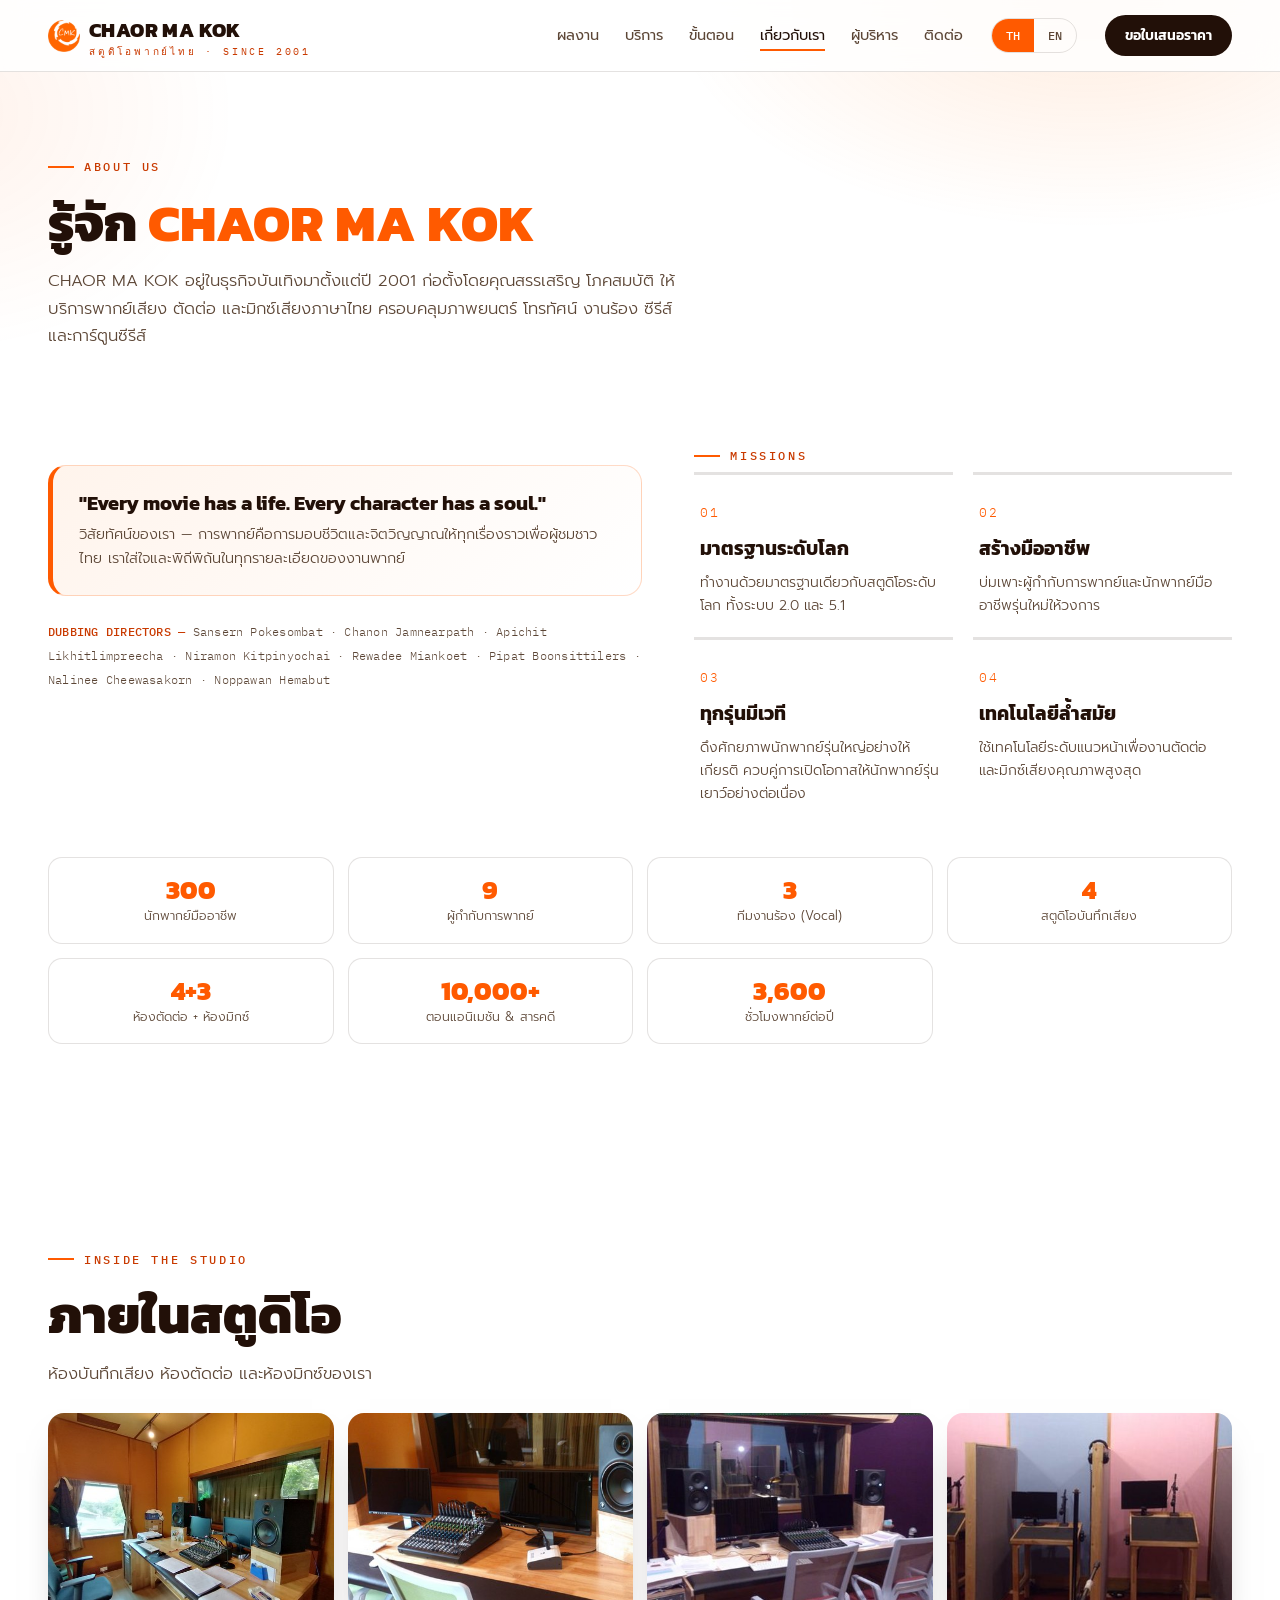
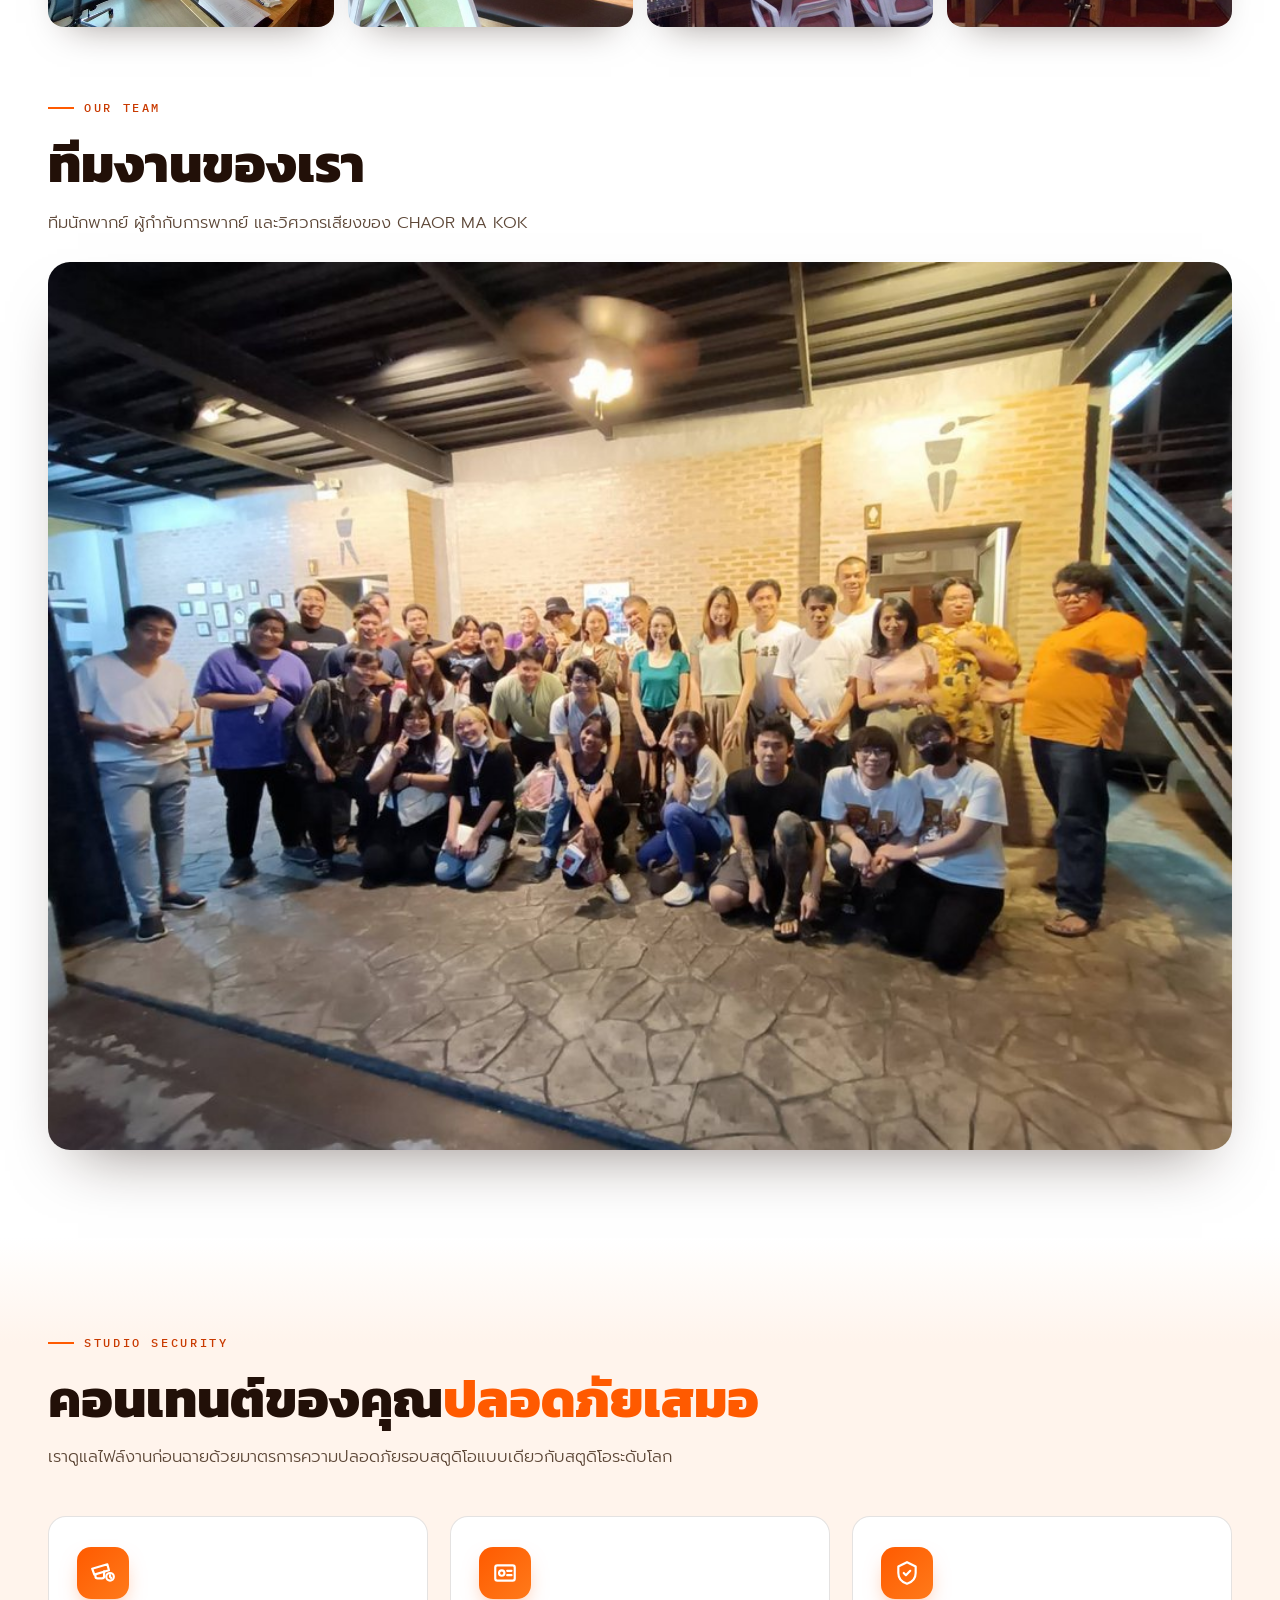
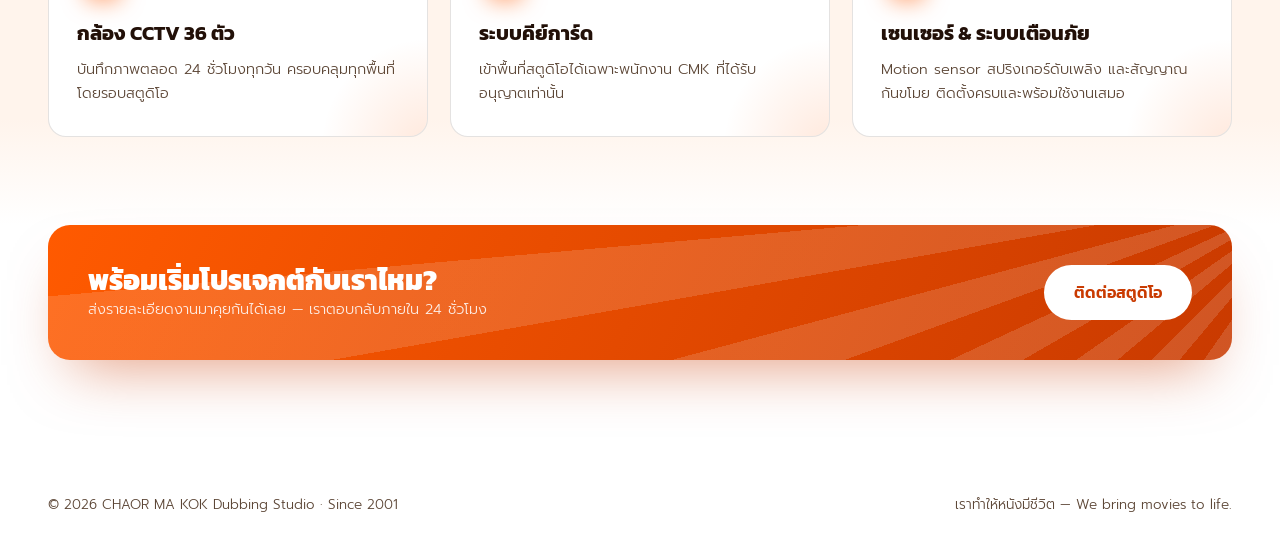
==== commit 5e1cfc15: "Apply the client defect list: wording, ownership split, 2026 credits From cmk defects.docx: - Brand " ====
--- a/about.html
+++ b/about.html
@@ -24,7 +24,7 @@
 <meta name="twitter:title" content="เกี่ยวกับเรา — CHAOR MA KOK Dubbing Studio">
 <meta name="twitter:description" content="เรื่องราวของ CHAOR MA KOK ตั้งแต่ปี 2001 — วิสัยทัศน์ พันธกิจ ทีมงาน และความปลอดภัยของสตูดิโอ">
 <meta name="twitter:image" content="https://chaormakok.com/assets/og-image.jpg">
-<link rel="stylesheet" href="site.css?v=20260902">
+<link rel="stylesheet" href="site.css?v=20260903">
 </head>
 <body>
 <!-- ================= NAV ================= -->
@@ -80,7 +80,6 @@
     <div class="nums">
       <div class="num rv"><b>300</b><span data-i18n="ab.n1">นักพากย์มืออาชีพ</span></div>
       <div class="num rv d1"><b>9</b><span data-i18n="ab.n2">ผู้กำกับการพากย์</span></div>
-      <div class="num rv d2"><b>50</b><span data-i18n="ab.n3">นักแปลหลายภาษา</span></div>
       <div class="num rv d3"><b>3</b><span data-i18n="ab.n4">ทีมงานร้อง (Vocal)</span></div>
       <div class="num rv"><b>4</b><span data-i18n="ab.n5">สตูดิโอบันทึกเสียง</span></div>
       <div class="num rv d1"><b>4+3</b><span data-i18n="ab.n6">ห้องตัดต่อ + ห้องมิกซ์</span></div>
@@ -161,6 +160,6 @@
   </div>
 </div>
 
-<script src="site.js?v=20260902"></script>
+<script src="site.js?v=20260903"></script>
 </body>
 </html>
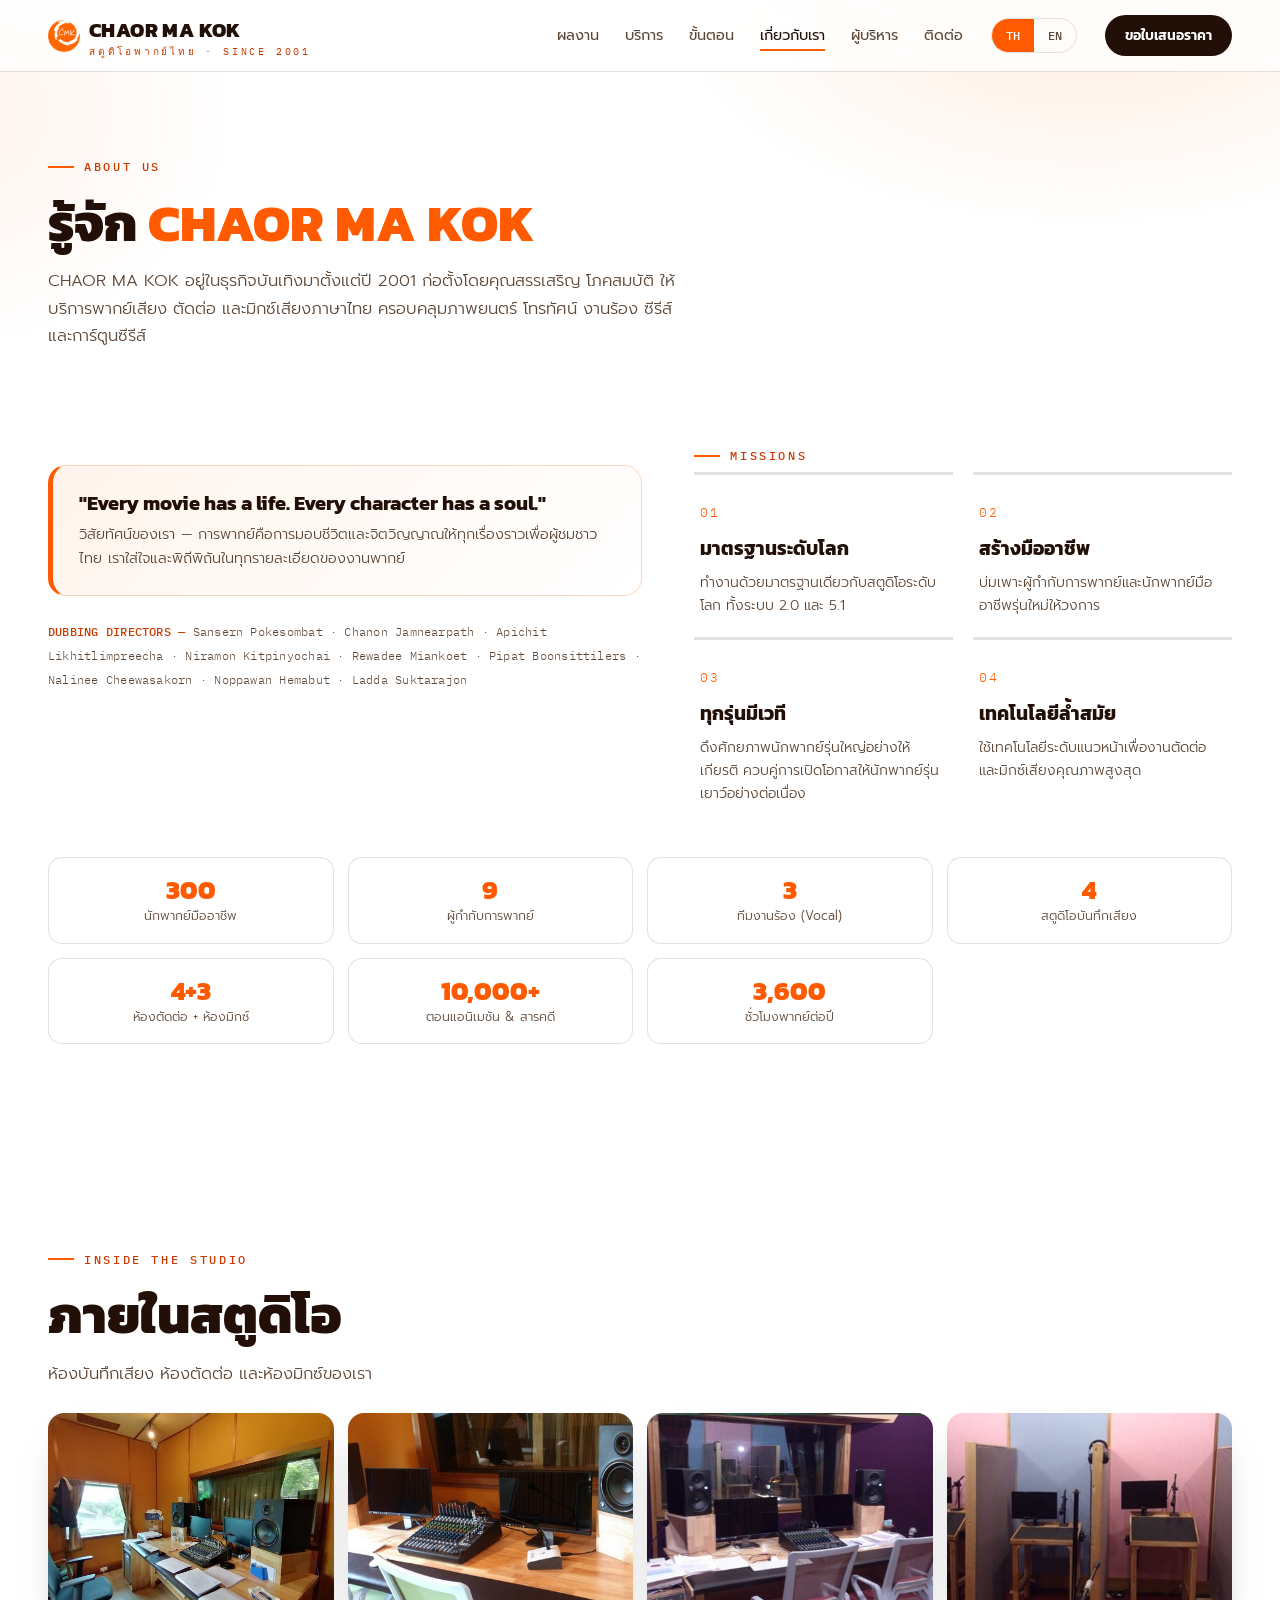
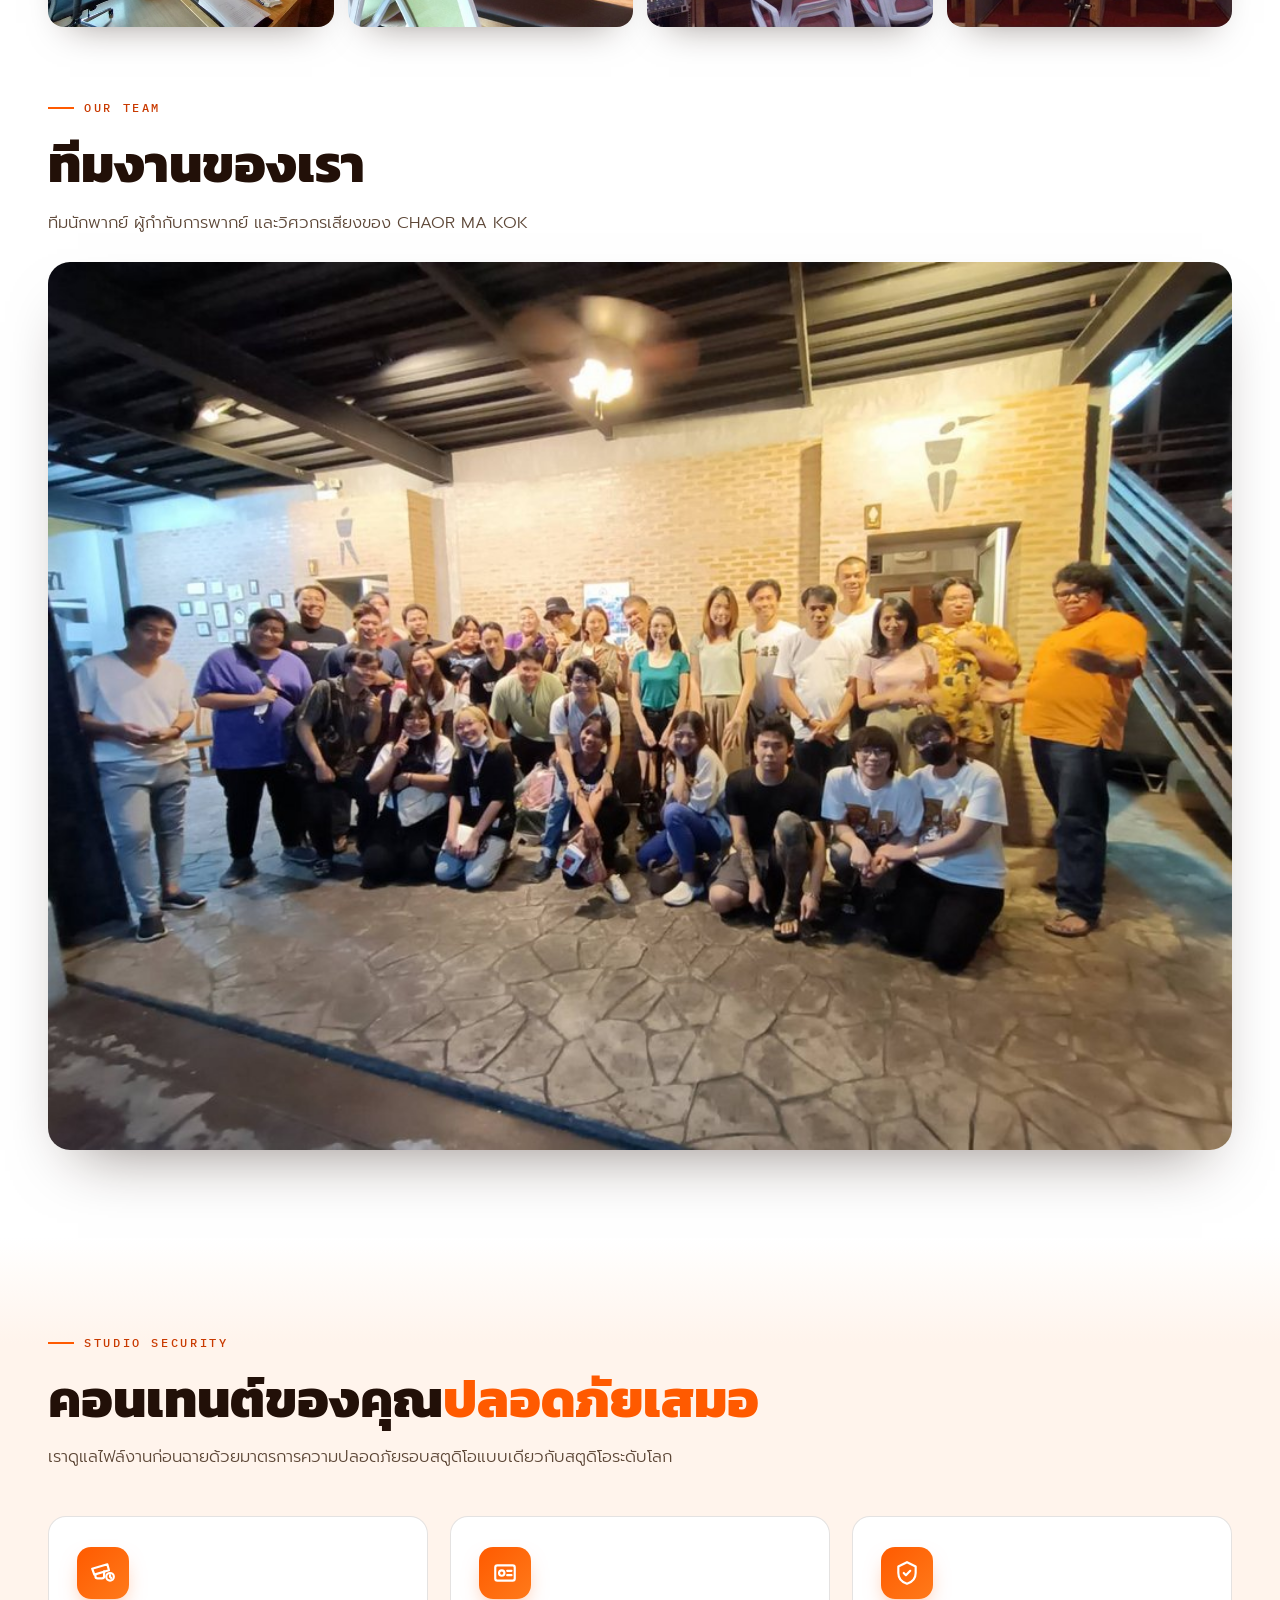
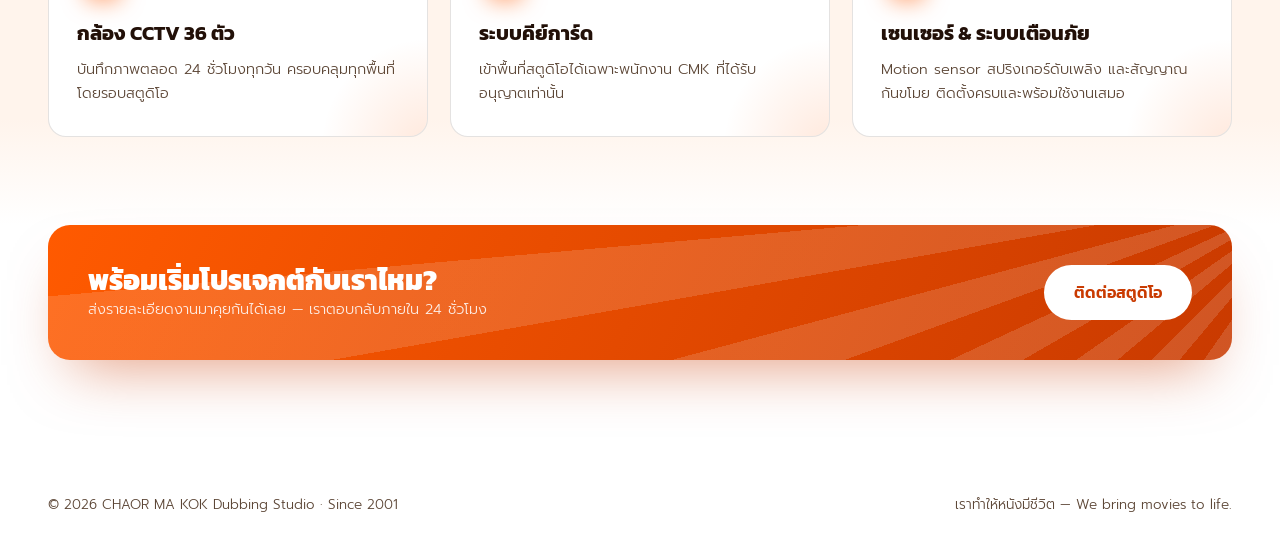
==== commit ff6d6ab0: "Sync the served markup with the dictionary, and close the audit findings An adversarial review of th" ====
--- a/about.html
+++ b/about.html
@@ -30,7 +30,7 @@
 <!-- ================= NAV ================= -->
 <nav class="nav">
   <div class="nav-in">
-    <a href="index.html" class="brand"><img class="logo" src="assets/logo.png" alt="CHAOR MA KOK logo"><span>CHAOR MA KOK<small data-i18n="brandsub">ดับบิ้ง สตูดิโอ · SINCE 2001</small></span></a>
+    <a href="index.html" class="brand"><img class="logo" src="assets/logo.png" alt="CHAOR MA KOK logo"><span>CHAOR MA KOK<small data-i18n="brandsub">สตูดิโอพากย์ไทย · SINCE 2001</small></span></a>
     <div class="nav-links">
       <a href="works.html" data-i18n="nav.works">ผลงาน</a>
       <a href="index.html#services" data-i18n="nav.services">บริการ</a>
@@ -65,7 +65,7 @@
           <b data-i18n="ab.vq">"Every movie has a life. Every character has a soul."</b>
           <p data-i18n="ab.vd">วิสัยทัศน์ของเรา — การพากย์คือการมอบชีวิตและจิตวิญญาณให้ทุกเรื่องราวเพื่อผู้ชมชาวไทย เราใส่ใจและพิถีพิถันในทุกรายละเอียดของงานพากย์</p>
         </div>
-        <p class="dirs rv d1"><b data-i18n="ab.dirt">DUBBING DIRECTORS —</b> Sansern Pokesombat · Chanon Jamnearpath · Apichit Likhitlimpreecha · Niramon Kitpinyochai · Rewadee Miankoet · Pipat Boonsittilers · Nalinee Cheewasakorn · Noppawan Hemabut</p>
+        <p class="dirs rv d1"><b data-i18n="ab.dirt">DUBBING DIRECTORS —</b> Sansern Pokesombat · Chanon Jamnearpath · Apichit Likhitlimpreecha · Niramon Kitpinyochai · Rewadee Miankoet · Pipat Boonsittilers · Nalinee Cheewasakorn · Noppawan Hemabut · Ladda Suktarajon</p>
       </div>
       <div>
         <span class="eyebrow rv">MISSIONS</span>
@@ -83,7 +83,7 @@
       <div class="num rv d3"><b>3</b><span data-i18n="ab.n4">ทีมงานร้อง (Vocal)</span></div>
       <div class="num rv"><b>4</b><span data-i18n="ab.n5">สตูดิโอบันทึกเสียง</span></div>
       <div class="num rv d1"><b>4+3</b><span data-i18n="ab.n6">ห้องตัดต่อ + ห้องมิกซ์</span></div>
-      <div class="num rv d2"><b>10,000+</b><span data-i18n="ab.n7">ตอนแอนิเมชัน & สารคดี</span></div>
+      <div class="num rv d2"><b>10,000+</b><span data-i18n="ab.n7">ตอนแอนิเมชัน &amp; สารคดี</span></div>
       <div class="num rv d3"><b>3,600</b><span data-i18n="ab.n8">ชั่วโมงพากย์ต่อปี</span></div>
     </div>
   </div>
@@ -105,7 +105,7 @@
     <div style="margin-top:64px">
       <span class="eyebrow rv">OUR TEAM</span>
       <h2 class="h2 rv d1" data-i18n="ab.team.t">ทีมงานของเรา</h2>
-      <p class="lead rv d2" data-i18n="ab.team.d">ทีมนักพากย์ ผู้กำกับการพากย์ นักแปล และวิศวกรเสียงของ CHAOR MA KOK</p>
+      <p class="lead rv d2" data-i18n="ab.team.d">ทีมนักพากย์ ผู้กำกับการพากย์ และวิศวกรเสียงของ CHAOR MA KOK</p>
       <div class="team-shot rv d2"><img src="assets/team.jpg" alt="The CHAOR MA KOK team"></div>
     </div>
   </div>
@@ -120,7 +120,7 @@
     <div class="sv-grid">
       <div class="sv rv"><div class="ic"><svg viewBox="0 0 24 24" fill="none" stroke="currentColor" stroke-width="2" stroke-linecap="round" stroke-linejoin="round"><path d="M2 8l14-4 1.5 5.5L4 13.5z"/><path d="M13 10.5V15a2 2 0 0 1-2 2H7a2 2 0 0 1-2-2v-1"/><circle cx="18.5" cy="15.5" r="3.5"/><path d="M18.5 14v1.5l1 1"/></svg></div><h3 data-i18n="sc1.t">กล้อง CCTV 36 ตัว</h3><p data-i18n="sc1.d">บันทึกภาพตลอด 24 ชั่วโมงทุกวัน ครอบคลุมทุกพื้นที่โดยรอบสตูดิโอ</p></div>
       <div class="sv rv d1"><div class="ic"><svg viewBox="0 0 24 24" fill="none" stroke="currentColor" stroke-width="2" stroke-linecap="round" stroke-linejoin="round"><rect x="3" y="5" width="18" height="14" rx="2"/><circle cx="9" cy="12" r="2.5"/><path d="M14 10h4M14 14h4"/></svg></div><h3 data-i18n="sc2.t">ระบบคีย์การ์ด</h3><p data-i18n="sc2.d">เข้าพื้นที่สตูดิโอได้เฉพาะพนักงาน CMK ที่ได้รับอนุญาตเท่านั้น</p></div>
-      <div class="sv rv d2"><div class="ic"><svg viewBox="0 0 24 24" fill="none" stroke="currentColor" stroke-width="2" stroke-linecap="round" stroke-linejoin="round"><path d="M12 2l8 4v6c0 5-3.5 8.5-8 10-4.5-1.5-8-5-8-10V6z"/><path d="M9 12l2 2 4-4"/></svg></div><h3 data-i18n="sc3.t">เซนเซอร์ & ระบบเตือนภัย</h3><p data-i18n="sc3.d">Motion sensor สปริงเกอร์ดับเพลิง และสัญญาณกันขโมย ติดตั้งครบและพร้อมใช้งานเสมอ</p></div>
+      <div class="sv rv d2"><div class="ic"><svg viewBox="0 0 24 24" fill="none" stroke="currentColor" stroke-width="2" stroke-linecap="round" stroke-linejoin="round"><path d="M12 2l8 4v6c0 5-3.5 8.5-8 10-4.5-1.5-8-5-8-10V6z"/><path d="M9 12l2 2 4-4"/></svg></div><h3 data-i18n="sc3.t">เซนเซอร์ &amp; ระบบเตือนภัย</h3><p data-i18n="sc3.d">Motion sensor สปริงเกอร์ดับเพลิง และสัญญาณกันขโมย ติดตั้งครบและพร้อมใช้งานเสมอ</p></div>
     </div>
   </div>
 </section>
